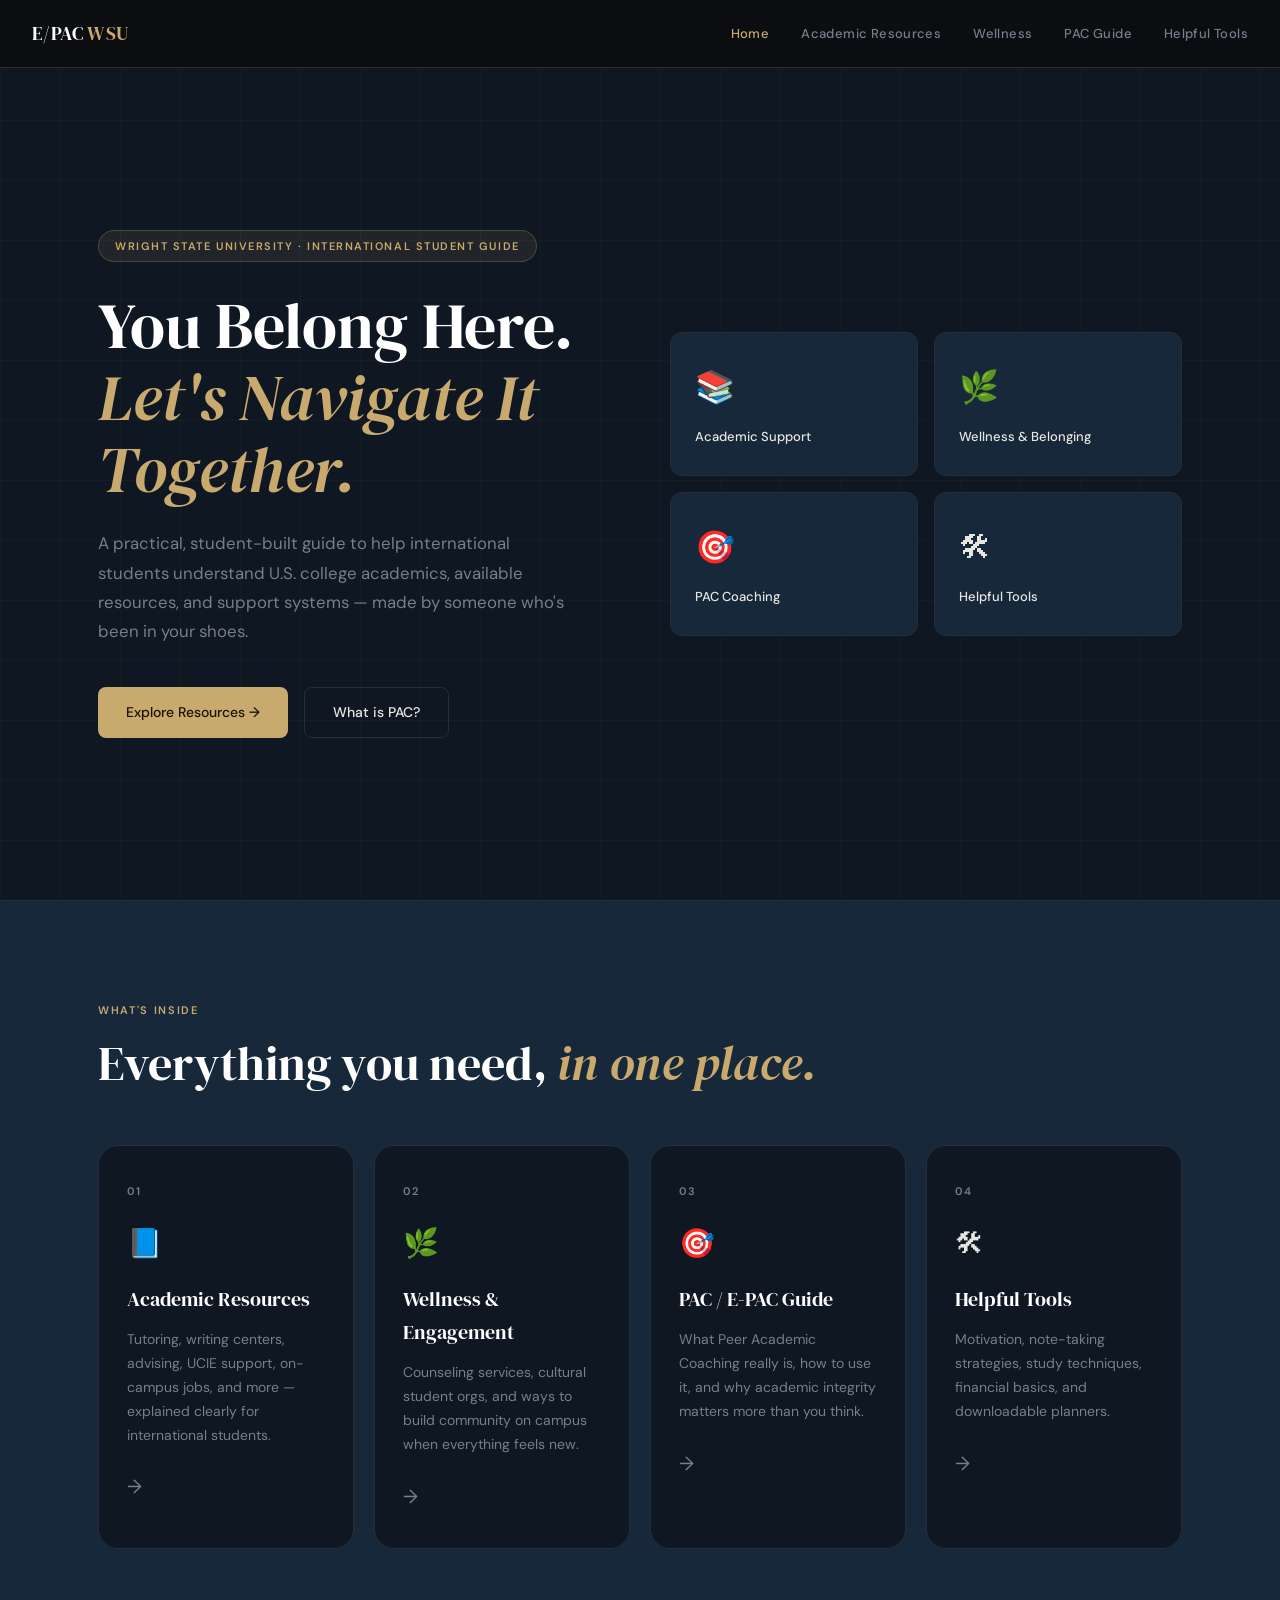
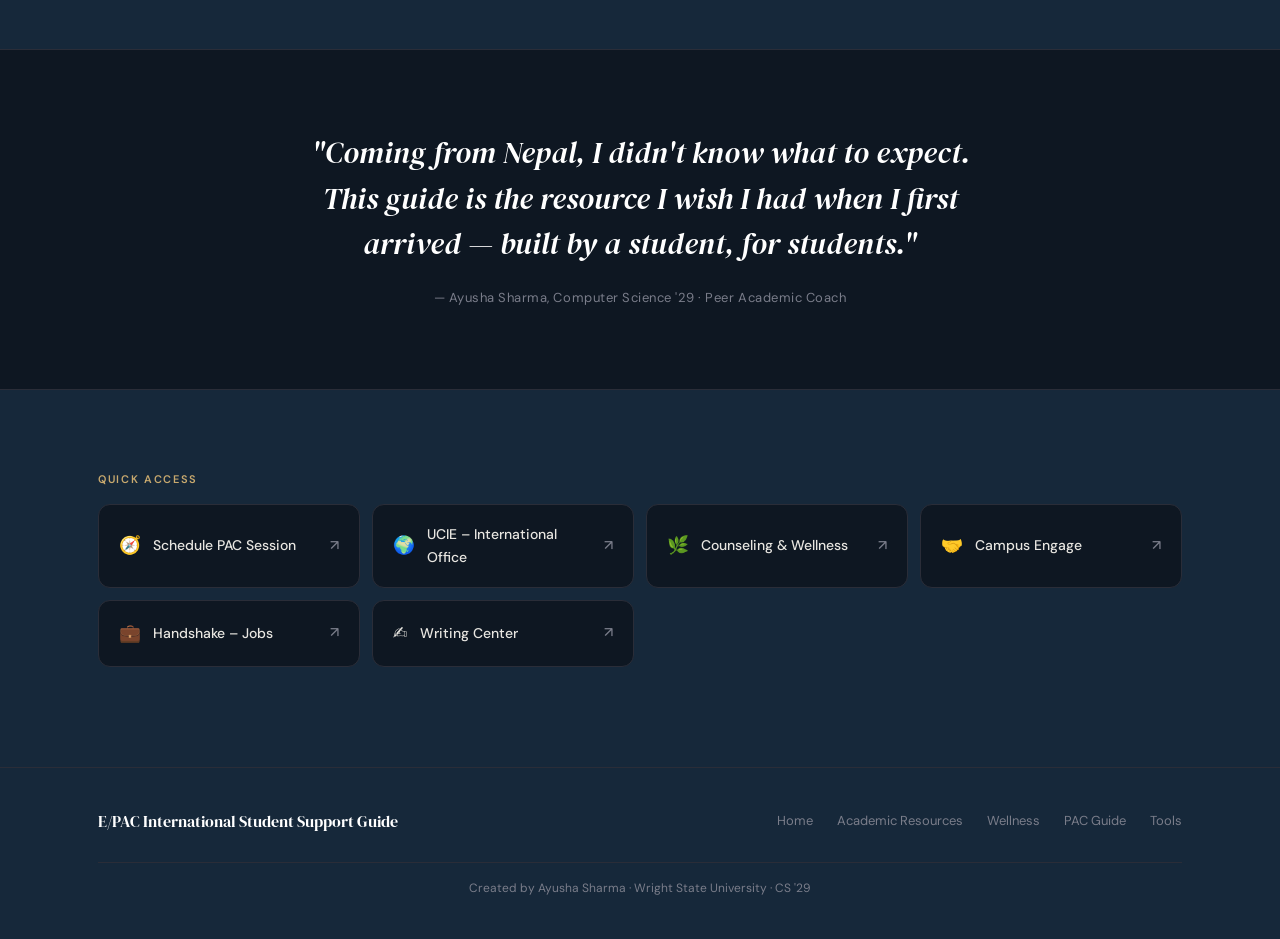
==== index.html @ 18b77f70 "Update index.html" ====
<!DOCTYPE html>
<html lang="en">
<head>
  <meta charset="UTF-8" />
  <meta name="viewport" content="width=device-width, initial-scale=1.0" />
  <title>WSU International Student Guide</title>
  <link rel="preconnect" href="https://fonts.googleapis.com">
  <link href="https://fonts.googleapis.com/css2?family=DM+Serif+Display:ital@0;1&family=DM+Sans:wght@300;400;500;600&display=swap" rel="stylesheet">
  <link rel="stylesheet" href="style.css" />
</head>
<body>

  <!-- NAV -->
  <nav class="nav">
    <a href="index.html" class="nav-logo">E/PAC <span>WSU</span></a>
    <ul class="nav-links">
      <li><a href="index.html" class="active">Home</a></li>
      <li><a href="resources.html">Academic Resources</a></li>
      <li><a href="wellness.html">Wellness</a></li>
      <li><a href="pac.html">PAC Guide</a></li>
      <li><a href="tools.html">Helpful Tools</a></li>
    </ul>
    <button class="nav-toggle" onclick="toggleNav()">☰</button>
  </nav>

  <!-- HERO -->
  <section class="hero">
    <div class="hero-bg-grid"></div>
    <div class="hero-content">
      <div class="hero-tag">Wright State University · International Student Guide</div>
      <h1 class="hero-title">You Belong Here.<br/><em>Let's Navigate It Together.</em></h1>
      <p class="hero-sub">A practical, student-built guide to help international students understand U.S. college academics, available resources, and support systems — made by someone who's been in your shoes.</p>
      <div class="hero-ctas">
        <a href="resources.html" class="btn btn-primary">Explore Resources →</a>
        <a href="pac.html" class="btn btn-ghost">What is PAC?</a>
      </div>
    </div>
    <div class="hero-cards">
      <a href="resources.html" class="floating-card" style="--d:0s">
        <div class="fc-icon">📚</div>
        <div class="fc-label">Academic Support</div>
      </a>
      <a href="wellness.html" class="floating-card" style="--d:0.3s">
        <div class="fc-icon">🌿</div>
        <div class="fc-label">Wellness & Belonging</div>
      </a>
      <a href="pac.html" class="floating-card" style="--d:0.6s">
        <div class="fc-icon">🎯</div>
        <div class="fc-label">PAC Coaching</div>
      </a>
      <a href="tools.html" class="floating-card" style="--d:0.9s">
        <div class="fc-icon">🛠</div>
        <div class="fc-label">Helpful Tools</div>
      </a>
    </div>
  </section>

  <!-- SECTIONS OVERVIEW -->
  <section class="overview">
    <div class="container">
      <div class="section-label">What's Inside</div>
      <h2 class="section-heading">Everything you need, <em>in one place.</em></h2>
      <div class="cards-grid">
        <a href="resources.html" class="card">
          <div class="card-num">01</div>
          <div class="card-icon">📘</div>
          <h3>Academic Resources</h3>
          <p>Tutoring, writing centers, advising, UCIE support, on-campus jobs, and more — explained clearly for international students.</p>
          <div class="card-arrow">→</div>
        </a>
        <a href="wellness.html" class="card">
          <div class="card-num">02</div>
          <div class="card-icon">🌿</div>
          <h3>Wellness & Engagement</h3>
          <p>Counseling services, cultural student orgs, and ways to build community on campus when everything feels new.</p>
          <div class="card-arrow">→</div>
        </a>
        <a href="pac.html" class="card">
          <div class="card-num">03</div>
          <div class="card-icon">🎯</div>
          <h3>PAC / E-PAC Guide</h3>
          <p>What Peer Academic Coaching really is, how to use it, and why academic integrity matters more than you think.</p>
          <div class="card-arrow">→</div>
        </a>
        <a href="tools.html" class="card">
          <div class="card-num">04</div>
          <div class="card-icon">🛠</div>
          <h3>Helpful Tools</h3>
          <p>Motivation, note-taking strategies, study techniques, financial basics, and downloadable planners.</p>
          <div class="card-arrow">→</div>
        </a>
      </div>
    </div>
  </section>

  <!-- QUOTE / HUMAN TOUCH -->
  <section class="quote-section">
    <div class="container">
      <blockquote>
        "Coming from Nepal, I didn't know what to expect. This guide is the resource I wish I had when I first arrived — built by a student, for students."
      </blockquote>
      <div class="quote-attr">— Ayusha Sharma, Computer Science '29 · Peer Academic Coach</div>
    </div>
  </section>

  <!-- QUICK LINKS STRIP -->
  <section class="quicklinks">
    <div class="container">
      <div class="section-label">Quick Access</div>
      <div class="qlinks-grid">
        <a href="https://www.wright.edu/student-success/academic-support/peer-academic-coaching" target="_blank" class="qlink">
          <span class="qlink-icon">🧭</span>
          <span>Schedule PAC Session</span>
          <span class="qlink-ext">↗</span>
        </a>
        <a href="https://www.wright.edu/ucie" target="_blank" class="qlink">
          <span class="qlink-icon">🌍</span>
          <span>UCIE – International Office</span>
          <span class="qlink-ext">↗</span>
        </a>
        <a href="https://www.wright.edu/counseling-and-wellness" target="_blank" class="qlink">
          <span class="qlink-icon">🌿</span>
          <span>Counseling & Wellness</span>
          <span class="qlink-ext">↗</span>
        </a>
        <a href="https://wright.campuslabs.com/engage/" target="_blank" class="qlink">
          <span class="qlink-icon">🤝</span>
          <span>Campus Engage</span>
          <span class="qlink-ext">↗</span>
        </a>
        <a href="https://www.wright.edu/career-services/handshake-login-guide#about" target="_blank" class="qlink">
          <span class="qlink-icon">💼</span>
          <span>Handshake – Jobs</span>
          <span class="qlink-ext">↗</span>
        </a>
        <a href="https://www.wright.edu/student-success/academic-support/university-writing-center" target="_blank" class="qlink">
          <span class="qlink-icon">✍️</span>
          <span>Writing Center</span>
          <span class="qlink-ext">↗</span>
        </a>
      </div>
    </div>
  </section>

  <!-- FOOTER -->
  <footer class="footer">
    <div class="container footer-inner">
      <div class="footer-brand">E/PAC International Student Support Guide</div>
      <div class="footer-links">
        <a href="index.html">Home</a>
        <a href="resources.html">Academic Resources</a>
        <a href="wellness.html">Wellness</a>
        <a href="pac.html">PAC Guide</a>
        <a href="tools.html">Tools</a>
      </div>
      <div class="footer-credit">Created by Ayusha Sharma · Wright State University · CS '29</div>
    </div>
  </footer>

  <script>
    function toggleNav() {
      document.querySelector('.nav-links').classList.toggle('open');
    }
    // Animate cards on scroll
    const observer = new IntersectionObserver((entries) => {
      entries.forEach(e => { if (e.isIntersecting) e.target.classList.add('visible'); });
    }, { threshold: 0.1 });
    document.querySelectorAll('.card, .qlink, .floating-card').forEach(el => observer.observe(el));
  </script>
</body>
</html>
---- style.css ----
:root {
  --bg:       #0e1722;
  --bg2:      #16283A;
  --bg3:      #0A111A;
  --border:   #2a2d38;
  --accent:   #c8a96e;  /* warm gold o */
  --accent2:  #7fb3a8;  /* sage teal */
  --text:     #e8e6e1;
  --muted:    #7a7d8a;
  --white:    #ffffff;

  --font-display: 'DM Serif Display', Georgia, serif;
  --font-body:    'DM Sans', system-ui, sans-serif;

  --radius:   12px;
  --radius-lg: 20px;
  --max-w:    1140px;
  --nav-h:    68px;
}

*, *::before, *::after { box-sizing: border-box; margin: 0; padding: 0; }

html { scroll-behavior: smooth; }

body {
  background: var(--bg);
  color: var(--text);
  font-family: var(--font-body);
  font-size: 16px;
  line-height: 1.65;
  -webkit-font-smoothing: antialiased;
}

a { color: inherit; text-decoration: none; }
em { font-style: italic; }
strong { font-weight: 600; color: var(--white); }

/* ── CONTAINER ── */
.container {
  max-width: var(--max-w);
  margin: 0 auto;
  padding: 0 28px;
}

/* ── SECTION LABEL ── */
.section-label {
  font-size: 11px;
  font-weight: 600;
  letter-spacing: 0.15em;
  text-transform: uppercase;
  color: var(--accent);
  margin-bottom: 16px;
}

.section-heading {
  font-family: var(--font-display);
  font-size: clamp(2rem, 4vw, 3rem);
  font-weight: 400;
  color: var(--white);
  line-height: 1.2;
  margin-bottom: 52px;
}
.section-heading em { color: var(--accent); }

/* ══════════════════════════════
   NAV
══════════════════════════════ */
.nav {
  position: fixed;
  top: 0; left: 0; right: 0;
  height: var(--nav-h);
  background: rgba(13,14,17,0.92);
  backdrop-filter: blur(16px);
  border-bottom: 1px solid var(--border);
  display: flex;
  align-items: center;
  justify-content: space-between;
  padding: 0 32px;
  z-index: 100;
}

.nav-logo {
  font-family: var(--font-display);
  font-size: 1.2rem;
  color: var(--white);
  letter-spacing: 0.02em;
}
.nav-logo span { color: var(--accent); }

.nav-links {
  display: flex;
  gap: 32px;
  list-style: none;
}

.nav-links a {
  font-size: 13px;
  font-weight: 500;
  color: var(--muted);
  letter-spacing: 0.03em;
  transition: color 0.2s;
}
.nav-links a:hover,
.nav-links a.active { color: var(--white); }
.nav-links a.active { color: var(--accent); }

.nav-toggle {
  display: none;
  background: none;
  border: none;
  color: var(--text);
  font-size: 1.4rem;
  cursor: pointer;
}

@media (max-width: 720px) {
  .nav-toggle { display: block; }
  .nav-links {
    display: none;
    position: absolute;
    top: var(--nav-h);
    left: 0; right: 0;
    background: var(--bg2);
    flex-direction: column;
    padding: 20px 32px;
    gap: 16px;
    border-bottom: 1px solid var(--border);
  }
  .nav-links.open { display: flex; }
}

/* ══════════════════════════════
   HERO
══════════════════════════════ */
.hero {
  min-height: 100vh;
  padding-top: var(--nav-h);
  display: grid;
  grid-template-columns: 1fr 1fr;
  align-items: center;
  gap: 60px;
  max-width: var(--max-w);
  margin: 0 auto;
  padding-left: 28px;
  padding-right: 28px;
  position: relative;
  overflow: hidden;
}

.hero-bg-grid {
  position: fixed;
  inset: 0;
  background-image:
    linear-gradient(rgba(200,169,110,0.04) 1px, transparent 1px),
    linear-gradient(90deg, rgba(200,169,110,0.04) 1px, transparent 1px);
  background-size: 60px 60px;
  pointer-events: none;
  z-index: 0;
}

.hero-content { position: relative; z-index: 1; }

.hero-tag {
  display: inline-block;
  font-size: 11px;
  font-weight: 600;
  letter-spacing: 0.14em;
  text-transform: uppercase;
  color: var(--accent);
  background: rgba(200,169,110,0.1);
  border: 1px solid rgba(200,169,110,0.25);
  border-radius: 100px;
  padding: 6px 16px;
  margin-bottom: 28px;
}

.hero-title {
  font-family: var(--font-display);
  font-size: clamp(2.6rem, 5vw, 4rem);
  font-weight: 400;
  color: var(--white);
  line-height: 1.12;
  margin-bottom: 24px;
}
.hero-title em { color: var(--accent); display: block; }

.hero-sub {
  color: var(--muted);
  font-size: 1.05rem;
  max-width: 480px;
  margin-bottom: 40px;
  line-height: 1.75;
}

.hero-ctas { display: flex; gap: 16px; flex-wrap: wrap; }

.btn {
  display: inline-flex;
  align-items: center;
  gap: 8px;
  padding: 13px 28px;
  border-radius: 8px;
  font-size: 14px;
  font-weight: 500;
  cursor: pointer;
  border: none;
  transition: all 0.2s;
}
.btn-primary {
  background: var(--accent);
  color: #1a1200;
}
.btn-primary:hover { background: #d9bc82; transform: translateY(-2px); }
.btn-ghost {
  background: transparent;
  color: var(--text);
  border: 1px solid var(--border);
}
.btn-ghost:hover { border-color: var(--accent); color: var(--accent); }

/* Floating cards (hero right column) */
.hero-cards {
  position: relative;
  z-index: 1;
  display: grid;
  grid-template-columns: 1fr 1fr;
  gap: 16px;
}

.floating-card {
  background: var(--bg2);
  border: 1px solid var(--border);
  border-radius: var(--radius);
  padding: 28px 24px;
  animation: floatIn 0.6s ease both;
  animation-delay: var(--d, 0s);
  transition: border-color 0.2s, transform 0.2s;
}
.floating-card:hover { border-color: var(--accent); transform: translateY(-4px); }
.floating-card.visible { opacity: 1; transform: none; }

@keyframes floatIn {
  from { opacity: 0; transform: translateY(20px); }
  to   { opacity: 1; transform: translateY(0); }
}

.fc-icon { font-size: 2rem; margin-bottom: 12px; }
.fc-label { font-size: 13px; font-weight: 500; color: var(--text); }

@media (max-width: 768px) {
  .hero { grid-template-columns: 1fr; padding-top: calc(var(--nav-h) + 40px); }
  .hero-cards { display: none; }
}

/* ══════════════════════════════
   OVERVIEW / CARDS
══════════════════════════════ */
.overview {
  padding: 100px 0;
  background: var(--bg2);
  border-top: 1px solid var(--border);
  border-bottom: 1px solid var(--border);
}

.cards-grid {
  display: grid;
  grid-template-columns: repeat(auto-fit, minmax(240px, 1fr));
  gap: 20px;
}

.card {
  display: block;
  background: var(--bg);
  border: 1px solid var(--border);
  border-radius: var(--radius-lg);
  padding: 36px 28px;
  position: relative;
  opacity: 0;
  transform: translateY(16px);
  transition: opacity 0.5s ease, transform 0.5s ease, border-color 0.2s;
}
.card.visible { opacity: 1; transform: none; }
.card:hover { border-color: var(--accent); }
.card:hover .card-arrow { color: var(--accent); transform: translateX(4px); }

.card-num {
  font-size: 11px;
  font-weight: 600;
  letter-spacing: 0.1em;
  color: var(--muted);
  margin-bottom: 20px;
}
.card-icon { font-size: 1.8rem; margin-bottom: 16px; }
.card h3 {
  font-family: var(--font-display);
  font-size: 1.25rem;
  font-weight: 400;
  color: var(--white);
  margin-bottom: 12px;
}
.card p { font-size: 14px; color: var(--muted); line-height: 1.7; }
.card-arrow {
  margin-top: 24px;
  font-size: 1.2rem;
  color: var(--muted);
  transition: all 0.2s;
}

/* ══════════════════════════════
   QUOTE SECTION
══════════════════════════════ */
.quote-section {
  padding: 80px 0;
  text-align: center;
}
.quote-section blockquote {
  font-family: var(--font-display);
  font-size: clamp(1.3rem, 2.5vw, 1.9rem);
  font-style: italic;
  color: var(--white);
  max-width: 720px;
  margin: 0 auto 20px;
  line-height: 1.5;
}
.quote-attr {
  font-size: 13px;
  color: var(--muted);
  letter-spacing: 0.04em;
}

/* ══════════════════════════════
   QUICK LINKS
══════════════════════════════ */
.quicklinks {
  padding: 80px 0 100px;
  background: var(--bg2);
  border-top: 1px solid var(--border);
}

.qlinks-grid {
  display: grid;
  grid-template-columns: repeat(auto-fit, minmax(220px, 1fr));
  gap: 12px;
}

.qlink {
  display: flex;
  align-items: center;
  gap: 12px;
  padding: 18px 20px;
  background: var(--bg);
  border: 1px solid var(--border);
  border-radius: var(--radius);
  font-size: 14px;
  font-weight: 500;
  opacity: 0;
  transform: translateY(12px);
  transition: opacity 0.4s ease, transform 0.4s ease, border-color 0.2s, color 0.2s;
}
.qlink.visible { opacity: 1; transform: none; }
.qlink:hover { border-color: var(--accent2); color: var(--accent2); }
.qlink-icon { font-size: 1.1rem; }
.qlink-ext { margin-left: auto; font-size: 0.9rem; color: var(--muted); }

/* ══════════════════════════════
   PAGE HERO (inner pages)
══════════════════════════════ */
.page-hero {
  padding: calc(var(--nav-h) + 64px) 0 64px;
  border-bottom: 1px solid var(--border);
  position: relative;
  overflow: hidden;
}
.page-hero::before {
  content: '';
  position: absolute;
  top: 0; left: 0; right: 0; bottom: 0;
  background: radial-gradient(ellipse 60% 60% at 80% 50%, rgba(200,169,110,0.07) 0%, transparent 70%);
  pointer-events: none;
}
.page-hero .container { position: relative; z-index: 1; }
.page-hero-tag {
  font-size: 11px;
  font-weight: 600;
  letter-spacing: 0.14em;
  text-transform: uppercase;
  color: var(--accent);
  margin-bottom: 16px;
}
.page-hero h1 {
  font-family: var(--font-display);
  font-size: clamp(2.2rem, 4vw, 3.4rem);
  font-weight: 400;
  color: var(--white);
  line-height: 1.15;
  margin-bottom: 20px;
  max-width: 640px;
}
.page-hero p {
  font-size: 1.05rem;
  color: var(--muted);
  max-width: 560px;
  line-height: 1.75;
}

/* ══════════════════════════════
   CONTENT AREA (inner pages)
══════════════════════════════ */
.content-area {
  padding: 80px 0 100px;
}

/* Resource blocks */
.resource-block {
  margin-bottom: 56px;
  border-bottom: 1px solid var(--border);
  padding-bottom: 56px;
}
.resource-block:last-child { border-bottom: none; }

.resource-block h2 {
  font-family: var(--font-display);
  font-size: 1.7rem;
  font-weight: 400;
  color: var(--white);
  margin-bottom: 12px;
  display: flex;
  align-items: center;
  gap: 12px;
}
.resource-block h3 {
  font-family: var(--font-display);
  font-size: 1.25rem;
  font-weight: 400;
  color: var(--white);
  margin: 28px 0 10px;
}
.resource-block p { color: var(--muted); margin-bottom: 14px; line-height: 1.75; }
.resource-block a.resource-link {
  display: inline-flex;
  align-items: center;
  gap: 6px;
  font-size: 13px;
  font-weight: 500;
  color: var(--accent);
  border-bottom: 1px solid rgba(200,169,110,0.3);
  padding-bottom: 2px;
  transition: border-color 0.2s, color 0.2s;
  margin-top: 4px;
}
.resource-link:hover { border-color: var(--accent); color: #d9bc82; }

/* Info boxes */
.info-box {
  background: var(--bg2);
  border: 1px solid var(--border);
  border-left: 3px solid var(--accent);
  border-radius: 0 var(--radius) var(--radius) 0;
  padding: 20px 24px;
  margin: 20px 0;
  font-size: 14px;
  color: var(--muted);
}
.info-box strong { color: var(--white); }

/* Tip box */
.tip-box {
  background: rgba(127,179,168,0.08);
  border: 1px solid rgba(127,179,168,0.25);
  border-radius: var(--radius);
  padding: 18px 22px;
  margin: 20px 0;
  font-size: 14px;
  color: var(--text);
}
.tip-box::before { content: '💡 '; }

/* Warning box */
.warn-box {
  background: rgba(200,169,110,0.07);
  border: 1px solid rgba(200,169,110,0.2);
  border-radius: var(--radius);
  padding: 18px 22px;
  margin: 20px 0;
  font-size: 14px;
  color: var(--text);
}
.warn-box::before { content: '⚠️ '; }

/* Checklist */
.checklist {
  list-style: none;
  margin: 16px 0;
}
.checklist li {
  font-size: 14px;
  color: var(--muted);
  padding: 8px 0;
  border-bottom: 1px solid var(--border);
  display: flex;
  gap: 12px;
  align-items: flex-start;
}
.checklist li::before { content: '✓'; color: var(--accent2); font-weight: 600; flex-shrink: 0; margin-top: 1px; }
.checklist li:last-child { border-bottom: none; }

/* Two col layout */
.two-col {
  display: grid;
  grid-template-columns: 1fr 1fr;
  gap: 28px;
  margin: 24px 0;
}
@media (max-width: 640px) { .two-col { grid-template-columns: 1fr; } }

/* Mini card */
.mini-card {
  background: var(--bg2);
  border: 1px solid var(--border);
  border-radius: var(--radius);
  padding: 24px;
  transition: border-color 0.2s;
}
.mini-card:hover { border-color: var(--accent); }
.mini-card h4 {
  font-size: 15px;
  font-weight: 600;
  color: var(--white);
  margin-bottom: 8px;
}
.mini-card p { font-size: 13px; color: var(--muted); margin: 0; }

/* Org tags */
.org-grid {
  display: grid;
  grid-template-columns: repeat(auto-fill, minmax(200px, 1fr));
  gap: 12px;
  margin: 24px 0;
}
.org-tag {
  background: var(--bg2);
  border: 1px solid var(--border);
  border-radius: var(--radius);
  padding: 16px 20px;
  font-size: 13px;
  font-weight: 500;
  color: var(--text);
  display: flex;
  flex-direction: column;
  gap: 6px;
}
.org-tag small { font-size: 12px; color: var(--muted); font-weight: 400; }

/* Tool cards */
.tool-card {
  background: var(--bg2);
  border: 1px solid var(--border);
  border-radius: var(--radius-lg);
  padding: 32px 28px;
  margin-bottom: 20px;
  display: grid;
  grid-template-columns: auto 1fr;
  gap: 20px;
  align-items: start;
  transition: border-color 0.2s;
}
.tool-card:hover { border-color: var(--accent); }
.tool-card-icon {
  width: 48px; height: 48px;
  display: flex;
  align-items: center;
  justify-content: center;
  background: rgba(200,169,110,0.1);
  border-radius: 12px;
  font-size: 1.5rem;
  flex-shrink: 0;
}
.tool-card-body h3 {
  font-family: var(--font-display);
  font-size: 1.2rem;
  font-weight: 400;
  color: var(--white);
  margin-bottom: 8px;
}
.tool-card-body .tag {
  display: inline-block;
  font-size: 10px;
  font-weight: 600;
  letter-spacing: 0.1em;
  text-transform: uppercase;
  color: var(--accent2);
  background: rgba(127,179,168,0.12);
  border-radius: 100px;
  padding: 3px 10px;
  margin-bottom: 12px;
}
.tool-card-body p { font-size: 14px; color: var(--muted); margin-bottom: 14px; }
.tool-links { display: flex; flex-wrap: wrap; gap: 10px; margin-top: 10px; }
.tool-link {
  font-size: 13px;
  font-weight: 500;
  color: var(--accent);
  border-bottom: 1px solid rgba(200,169,110,0.3);
  padding-bottom: 2px;
  transition: color 0.2s, border-color 0.2s;
}
.tool-link:hover { color: #d9bc82; border-color: var(--accent); }

@media (max-width: 640px) {
  .tool-card { grid-template-columns: 1fr; }
}

/* ══════════════════════════════
   PAC page coaching items
══════════════════════════════ */
.pac-grid {
  display: grid;
  grid-template-columns: repeat(auto-fill, minmax(240px, 1fr));
  gap: 16px;
  margin: 24px 0;
}
.pac-item {
  background: var(--bg2);
  border: 1px solid var(--border);
  border-radius: var(--radius);
  padding: 24px;
  transition: border-color 0.2s;
}
.pac-item:hover { border-color: var(--accent); }
.pac-item-icon { font-size: 1.5rem; margin-bottom: 12px; }
.pac-item h4 { font-size: 14px; font-weight: 600; color: var(--white); margin-bottom: 6px; }
.pac-item p  { font-size: 13px; color: var(--muted); margin: 0; }

.integrity-grid {
  display: grid;
  grid-template-columns: repeat(auto-fit, minmax(260px, 1fr));
  gap: 16px;
  margin: 24px 0;
}
.integrity-item {
  background: var(--bg2);
  border: 1px solid var(--border);
  border-radius: var(--radius);
  padding: 24px;
}
.integrity-item h4 { font-size: 15px; font-weight: 600; color: var(--white); margin-bottom: 10px; }
.integrity-item p  { font-size: 13px; color: var(--muted); margin: 0; line-height: 1.65; }

/* CTA Banner */
.cta-banner {
  background: linear-gradient(135deg, rgba(200,169,110,0.12), rgba(127,179,168,0.08));
  border: 1px solid rgba(200,169,110,0.25);
  border-radius: var(--radius-lg);
  padding: 48px 40px;
  text-align: center;
  margin: 60px 0;
}
.cta-banner h3 {
  font-family: var(--font-display);
  font-size: 1.8rem;
  font-weight: 400;
  color: var(--white);
  margin-bottom: 12px;
}
.cta-banner p {
  font-size: 15px;
  color: var(--muted);
  margin-bottom: 28px;
  max-width: 500px;
  margin-left: auto;
  margin-right: auto;
}

/* ══════════════════════════════
   FOOTER
══════════════════════════════ */
.footer {
  background: var(--bg2);
  border-top: 1px solid var(--border);
  padding: 40px 0;
}
.footer-inner {
  display: flex;
  align-items: center;
  justify-content: space-between;
  flex-wrap: wrap;
  gap: 20px;
}
.footer-brand {
  font-family: var(--font-display);
  font-size: 1rem;
  color: var(--white);
}
.footer-links {
  display: flex;
  gap: 24px;
  flex-wrap: wrap;
}
.footer-links a {
  font-size: 13px;
  color: var(--muted);
  transition: color 0.2s;
}
.footer-links a:hover { color: var(--accent); }
.footer-credit {
  font-size: 12px;
  color: var(--muted);
  width: 100%;
  text-align: center;
  padding-top: 16px;
  border-top: 1px solid var(--border);
  margin-top: 8px;
}

/* ══════════════════════════════
   SCROLL REVEAL GLOBAL
══════════════════════════════ */
.reveal {
  opacity: 0;
  transform: translateY(16px);
  transition: opacity 0.5s ease, transform 0.5s ease;
}
.reveal.visible { opacity: 1; transform: none; }
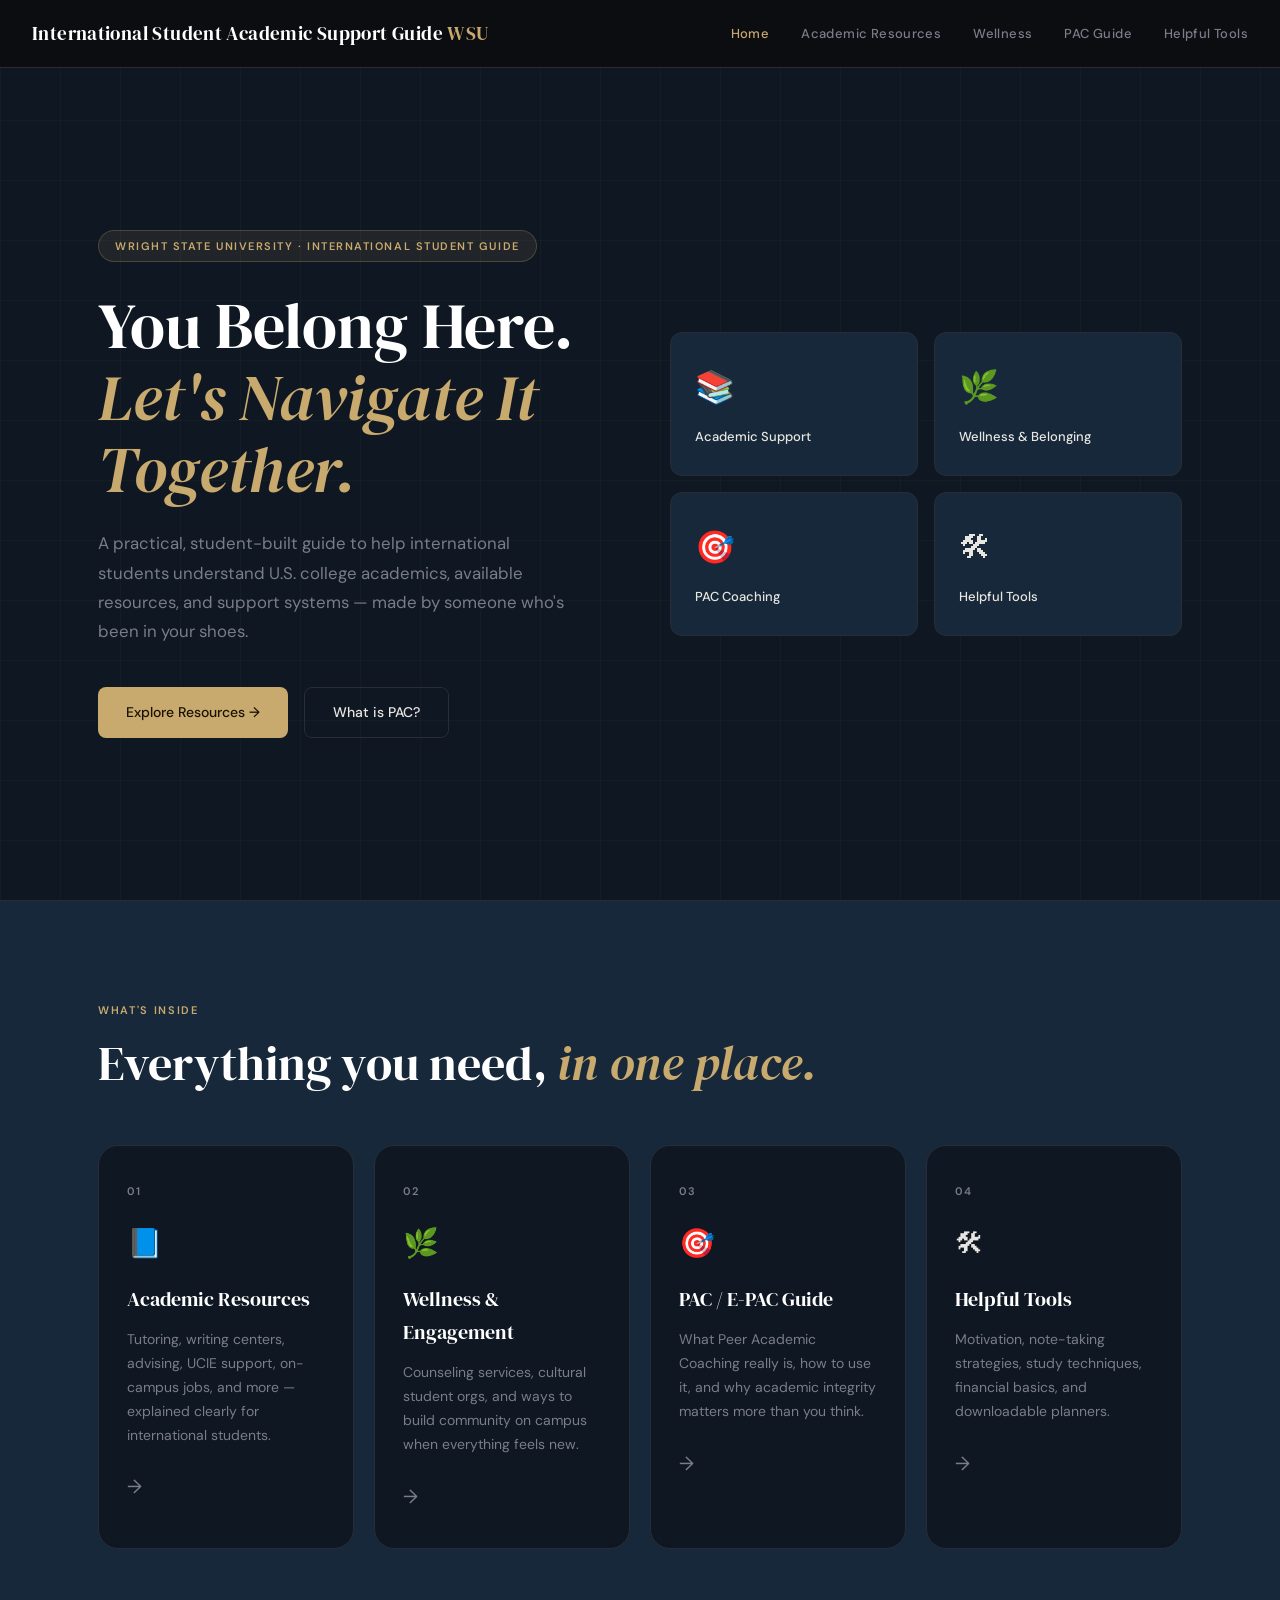
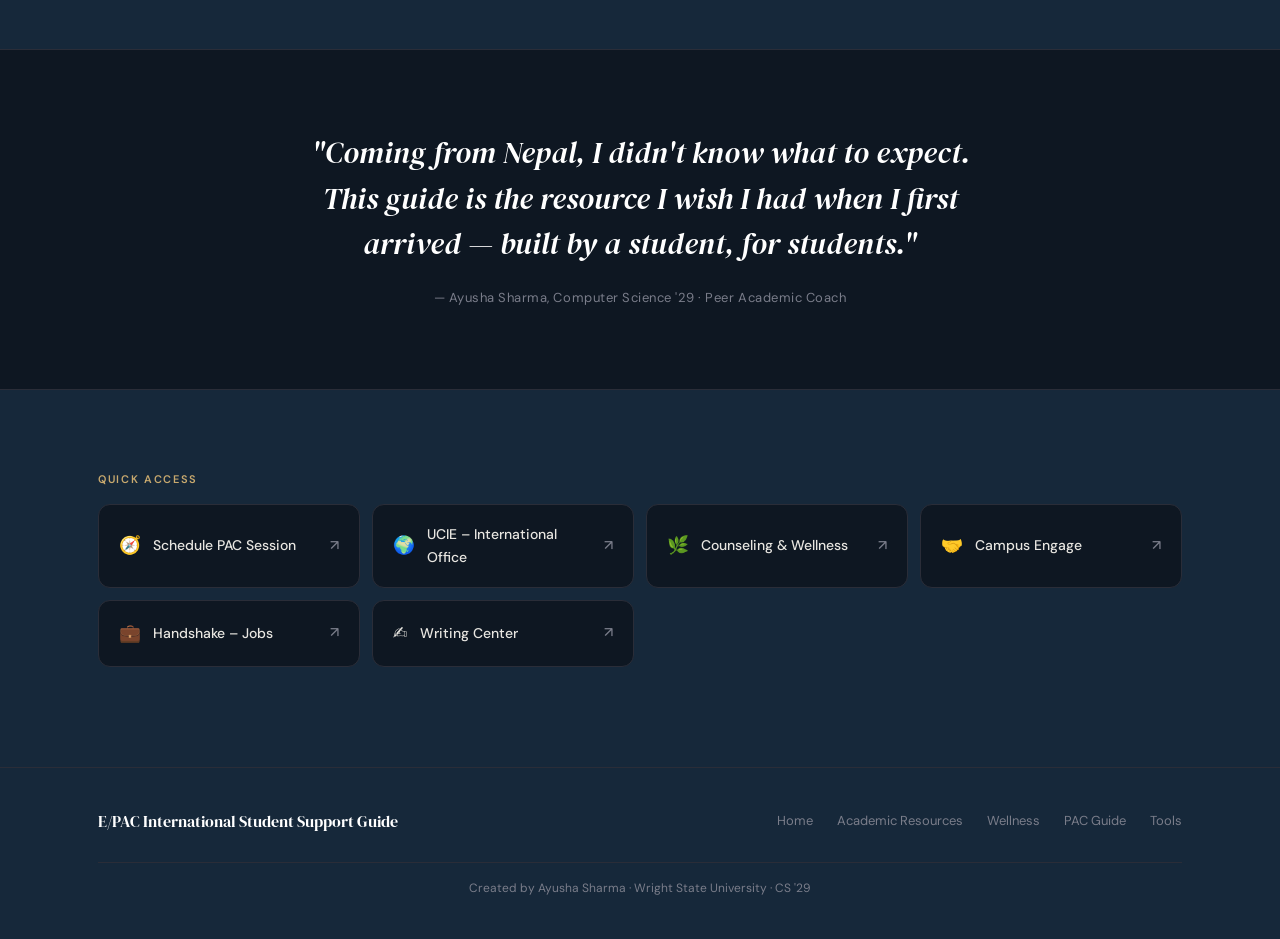
==== commit 7dfe5435: "Update navigation link text in index.html" ====
--- a/index.html
+++ b/index.html
@@ -12,7 +12,7 @@
 
   <!-- NAV -->
   <nav class="nav">
-    <a href="index.html" class="nav-logo">E/PAC <span>WSU</span></a>
+    <a href="index.html" class="nav-logo">International Student Academic Support Guide <span>WSU</span></a>
     <ul class="nav-links">
       <li><a href="index.html" class="active">Home</a></li>
       <li><a href="resources.html">Academic Resources</a></li>
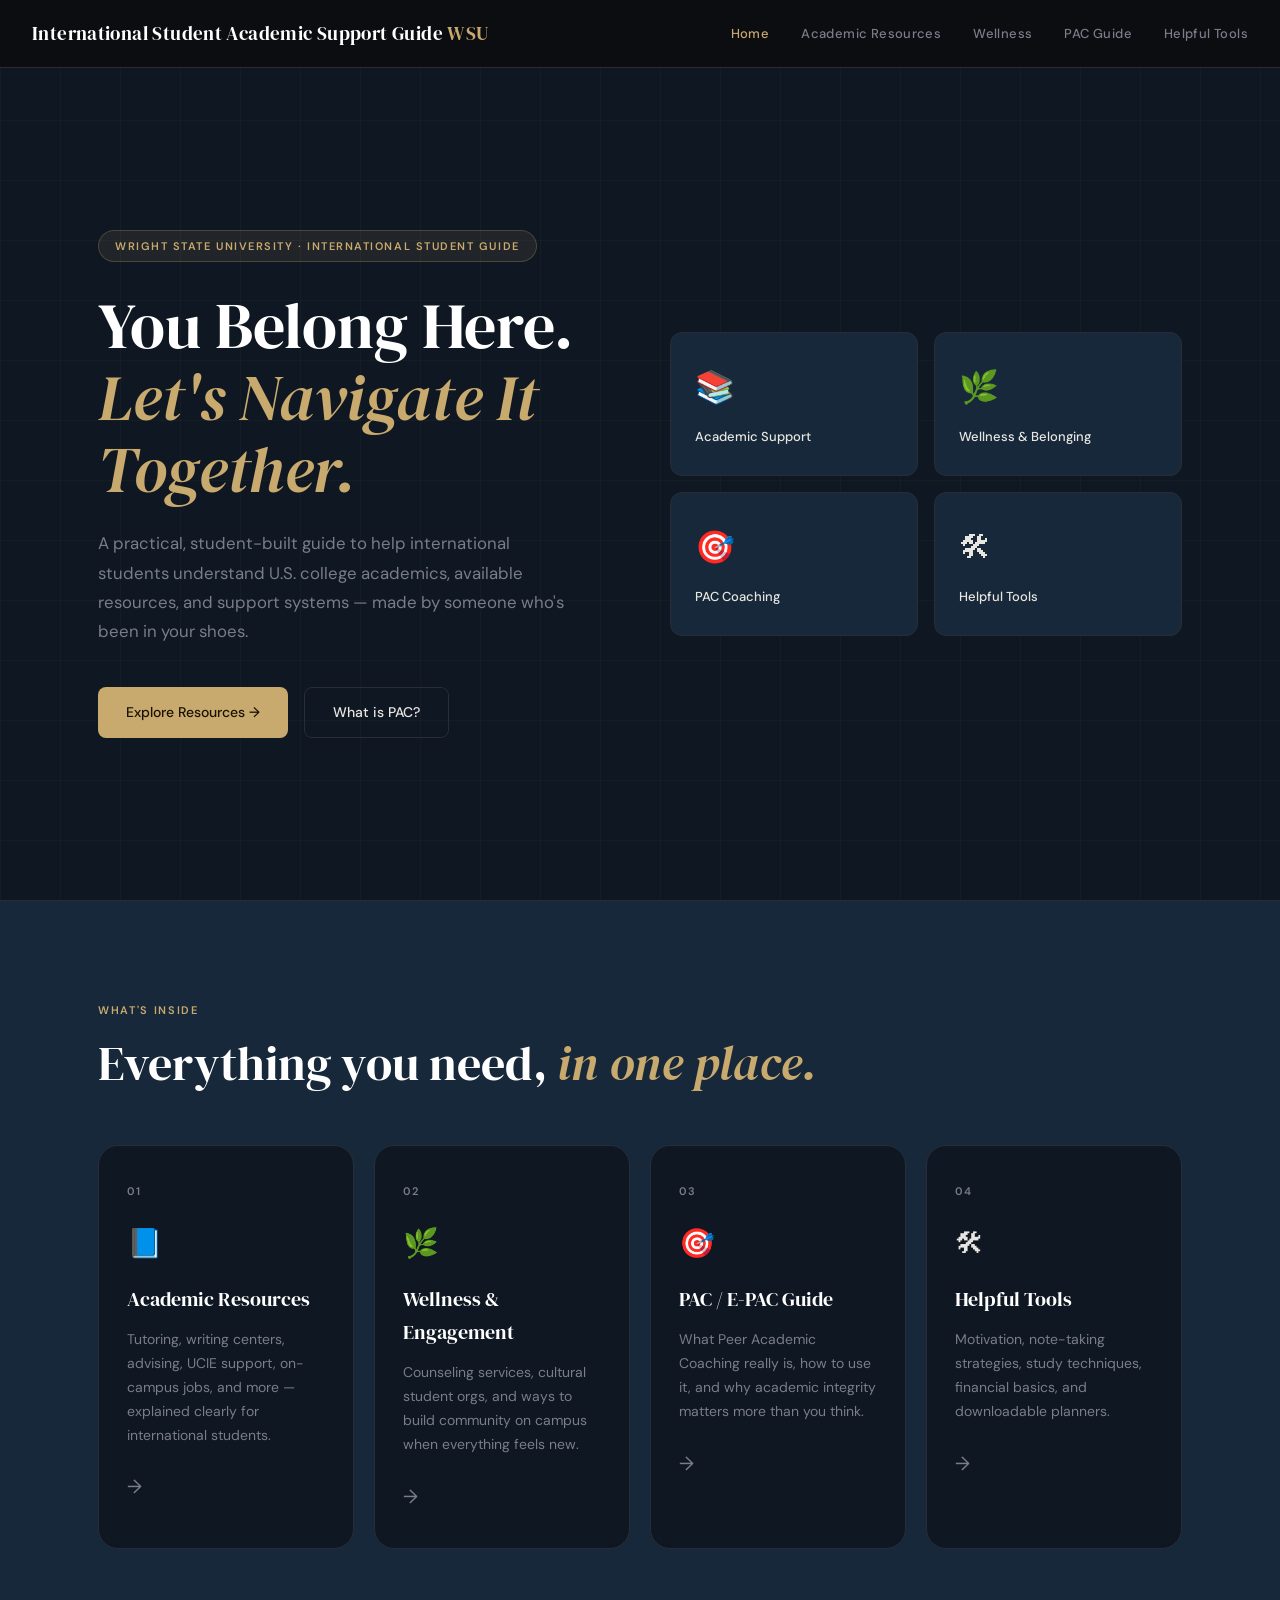
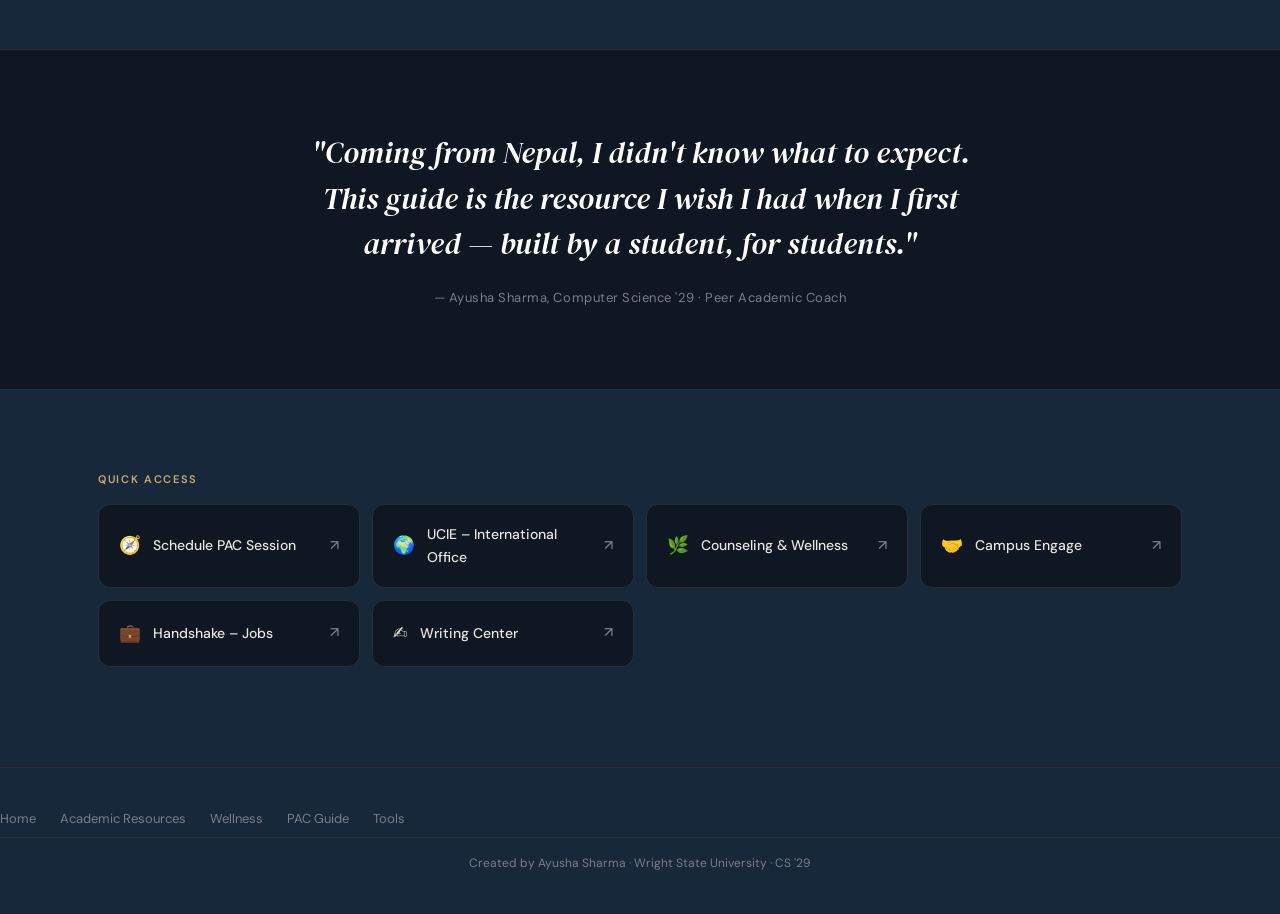
==== commit c9de3dc1: "Remove footer brand from index.html Removed the footer brand element from the footer section." ====
--- a/index.html
+++ b/index.html
@@ -144,8 +144,7 @@
 
   <!-- FOOTER -->
   <footer class="footer">
-    <div class="container footer-inner">
-      <div class="footer-brand">E/PAC International Student Support Guide</div>
+    
       <div class="footer-links">
         <a href="index.html">Home</a>
         <a href="resources.html">Academic Resources</a>
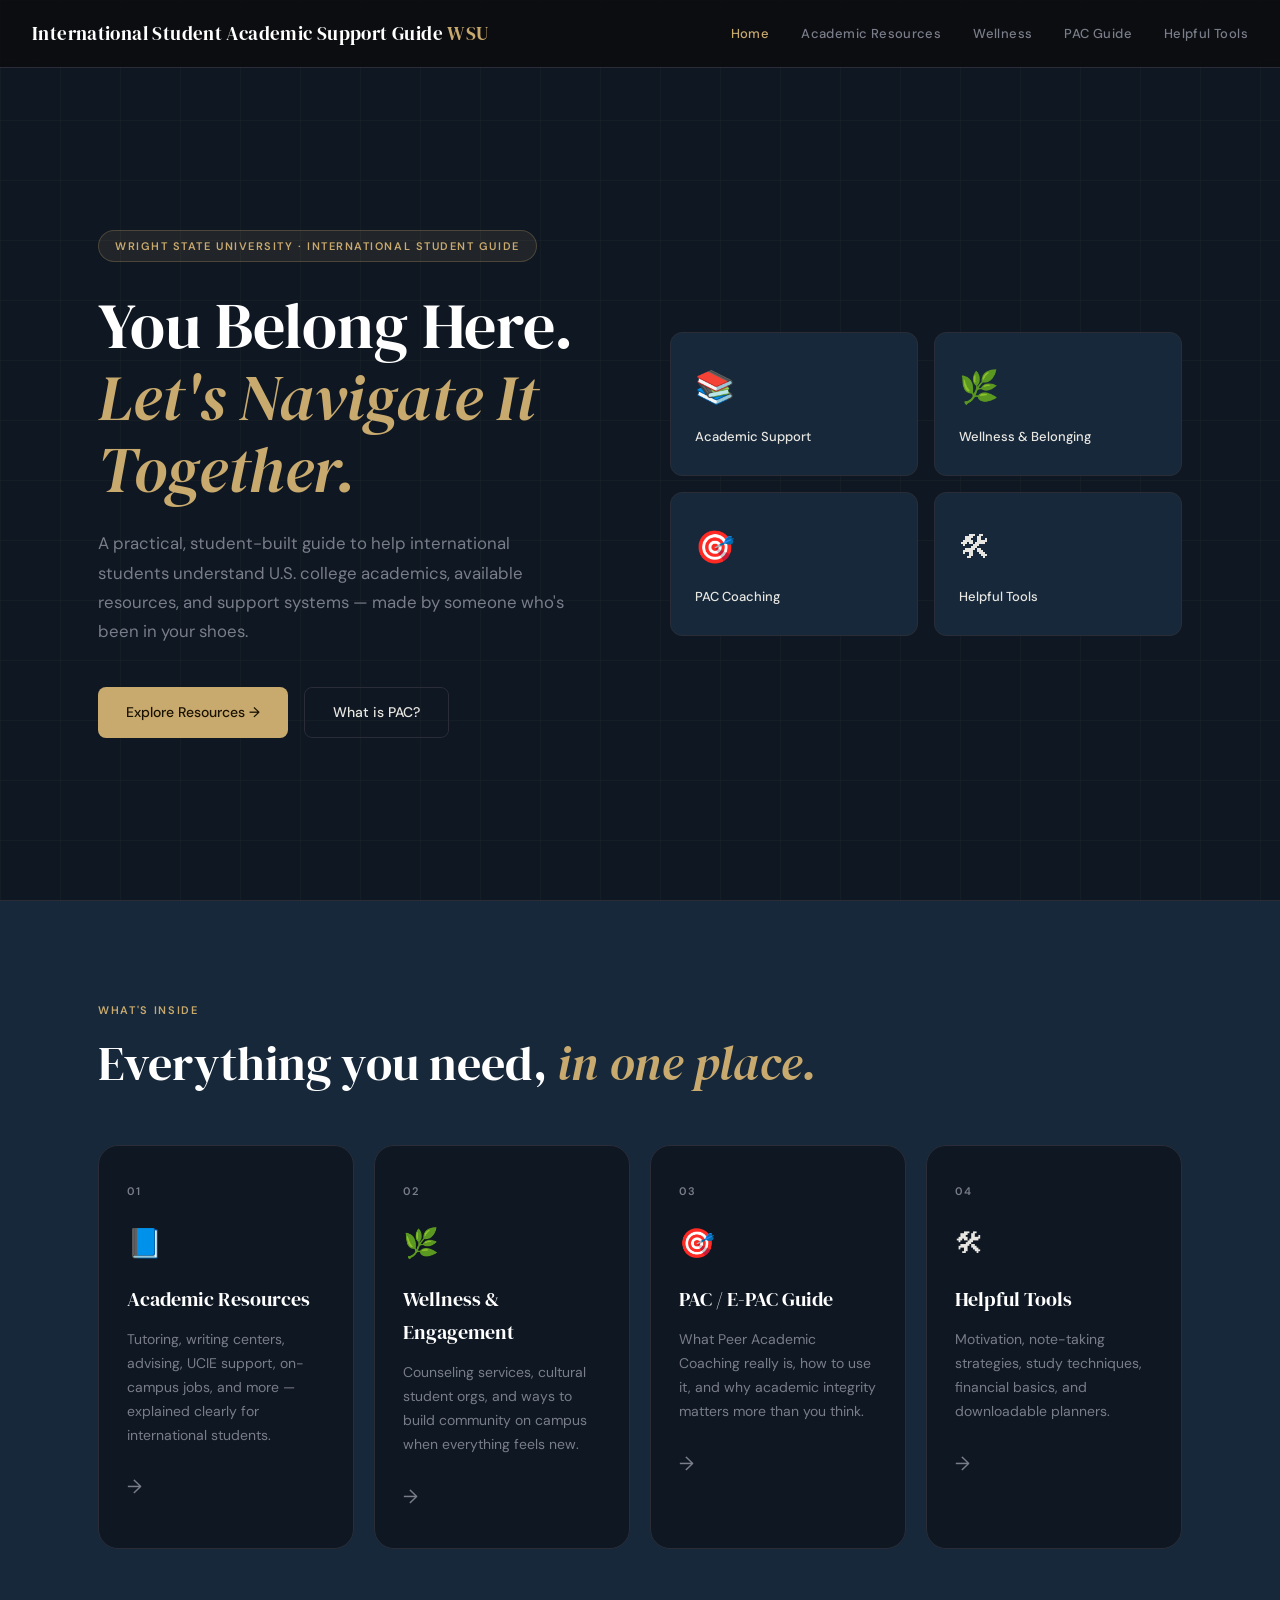
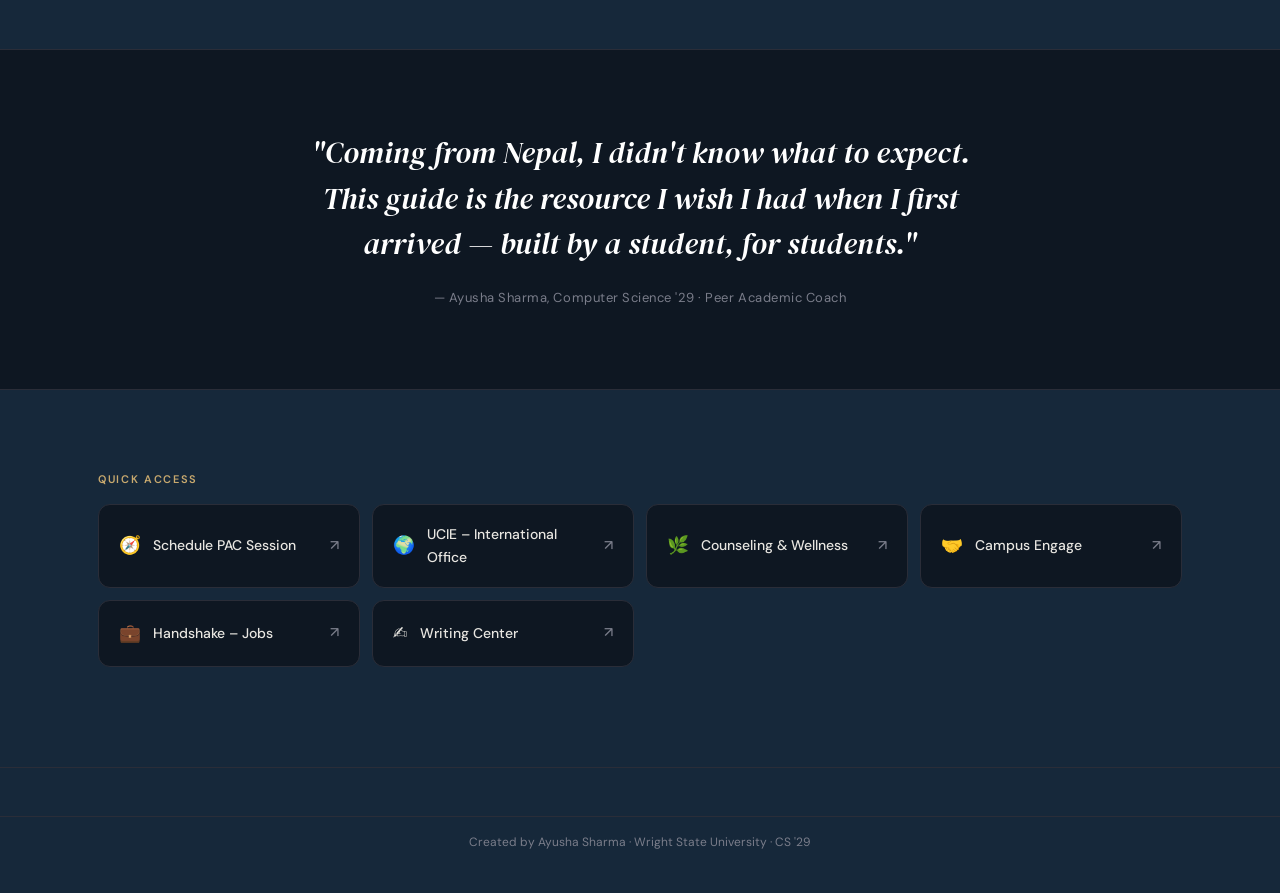
==== commit ec5fc208: "Remove footer links from index.html Removed footer links from the footer section." ====
--- a/index.html
+++ b/index.html
@@ -144,14 +144,6 @@
 
   <!-- FOOTER -->
   <footer class="footer">
-    
-      <div class="footer-links">
-        <a href="index.html">Home</a>
-        <a href="resources.html">Academic Resources</a>
-        <a href="wellness.html">Wellness</a>
-        <a href="pac.html">PAC Guide</a>
-        <a href="tools.html">Tools</a>
-      </div>
       <div class="footer-credit">Created by Ayusha Sharma · Wright State University · CS '29</div>
     </div>
   </footer>
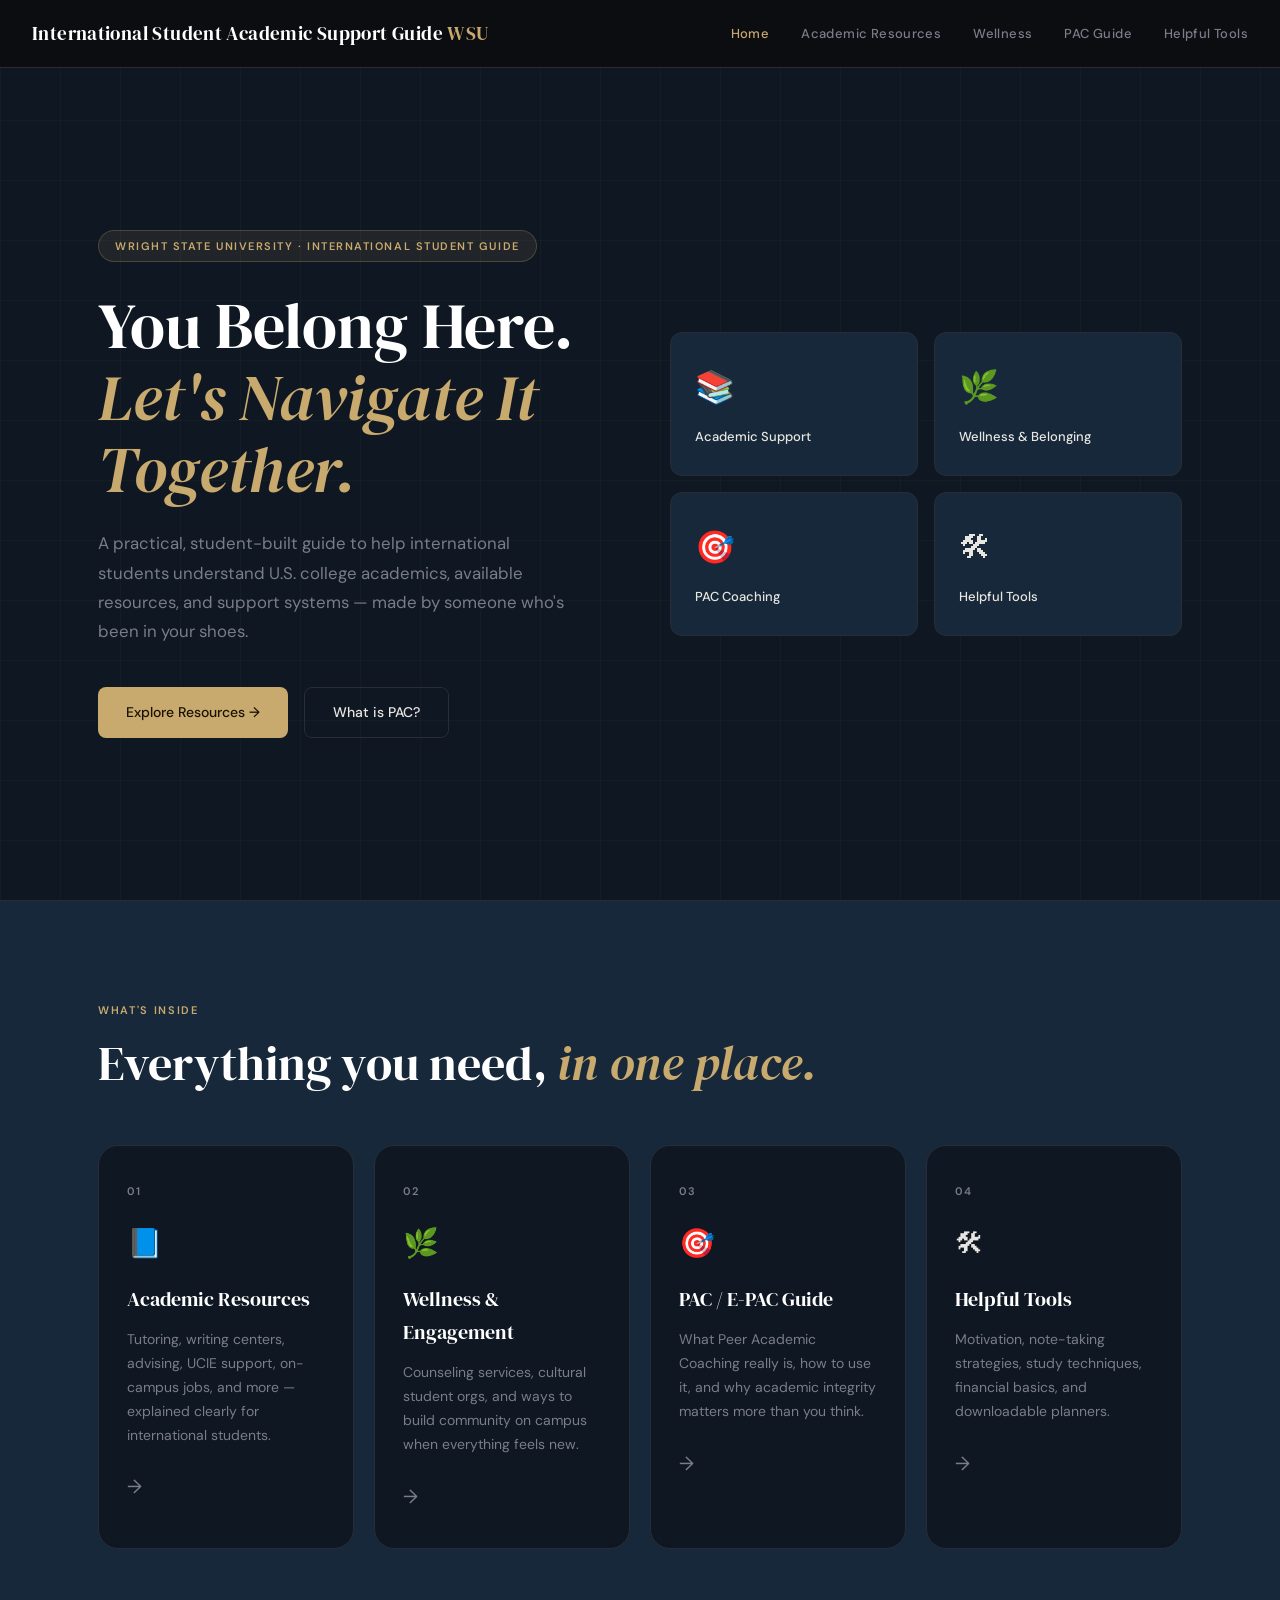
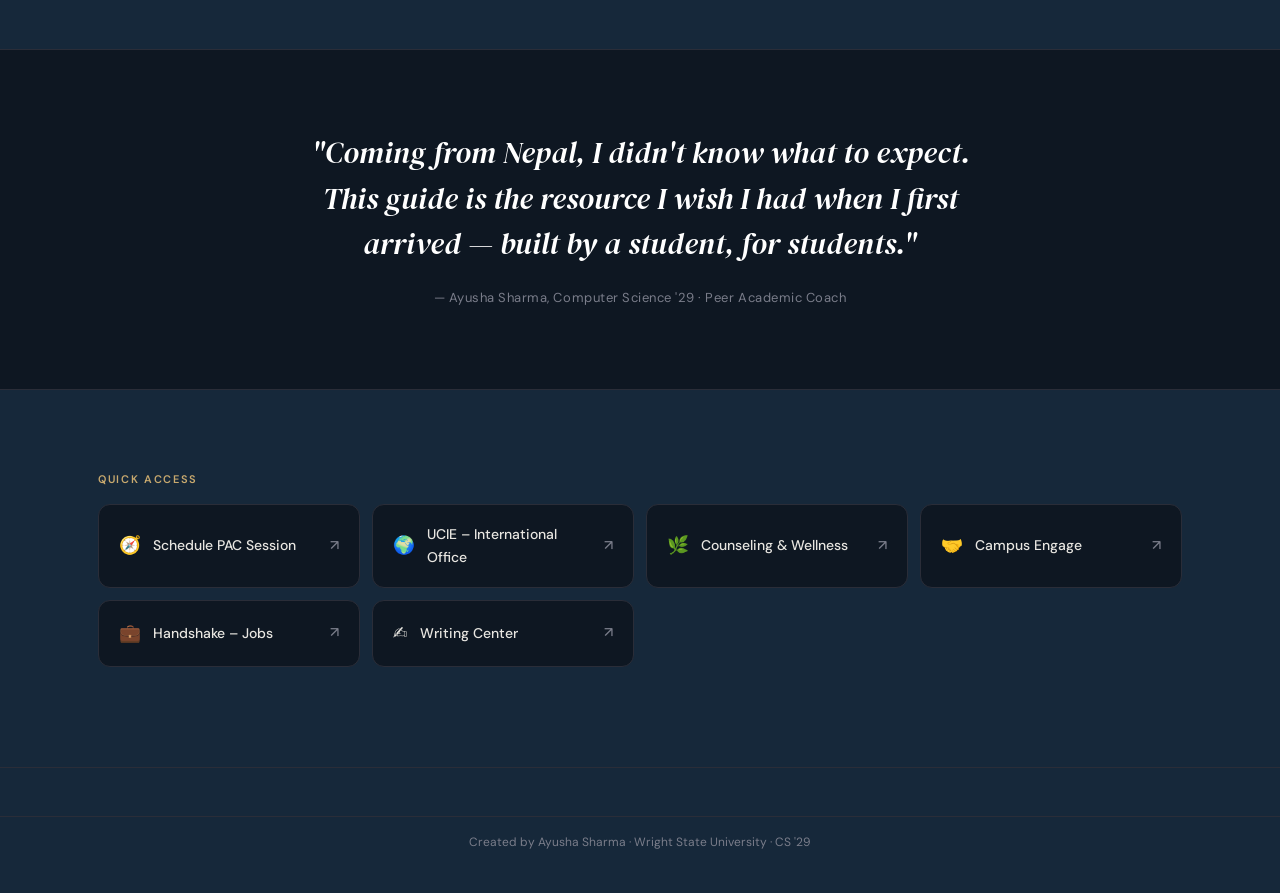
==== commit 4a9b1db0: "Update index.html" ====
--- a/index.html
+++ b/index.html
@@ -1,18 +1,23 @@
 <!DOCTYPE html>
 <html lang="en">
 <head>
-  <meta charset="UTF-8" />
-  <meta name="viewport" content="width=device-width, initial-scale=1.0" />
-  <title>WSU International Student Guide</title>
+  <meta charset="UTF-8" />   <!-- Makes sure special characters display correctly -->
+  <meta name="viewport" content="width=device-width, initial-scale=1.0" />    <!-- Makes the site work properly on mobile screens -->
+  <title>WSU International Student Guide</title> <!-- What shows on the browser tab -->
   <link rel="preconnect" href="https://fonts.googleapis.com">
   <link href="https://fonts.googleapis.com/css2?family=DM+Serif+Display:ital@0;1&family=DM+Sans:wght@300;400;500;600&display=swap" rel="stylesheet">
-  <link rel="stylesheet" href="style.css" />
+  <!-- Loads Google Fonts — DM Serif for headings, DM Sans for body text -->
+  
+  <link rel="stylesheet" href="style.css" />     <!-- Links your CSS file to this HTML page -->
 </head>
 <body>
 
   <!-- NAV -->
   <nav class="nav">
+     <!-- Logo on the left — links back to homepage -->
     <a href="index.html" class="nav-logo">International Student Academic Support Guide <span>WSU</span></a>
+    
+     <!-- Navigation links -->
     <ul class="nav-links">
       <li><a href="index.html" class="active">Home</a></li>
       <li><a href="resources.html">Academic Resources</a></li>
@@ -20,6 +25,8 @@
       <li><a href="pac.html">PAC Guide</a></li>
       <li><a href="tools.html">Helpful Tools</a></li>
     </ul>
+    
+    <!-- Hamburger button — only shows on mobile(☰) -->
     <button class="nav-toggle" onclick="toggleNav()">☰</button>
   </nav>
 
@@ -93,7 +100,7 @@
     </div>
   </section>
 
-  <!-- QUOTE / HUMAN TOUCH -->
+  <!-- QUOTE -->
   <section class="quote-section">
     <div class="container">
       <blockquote>
@@ -151,7 +158,7 @@
   <script>
     function toggleNav() {
       document.querySelector('.nav-links').classList.toggle('open');
-    }
+    }   // This adds/removes the class "open" on the nav links, CSS then shows/hides them based on that class
     // Animate cards on scroll
     const observer = new IntersectionObserver((entries) => {
       entries.forEach(e => { if (e.isIntersecting) e.target.classList.add('visible'); });
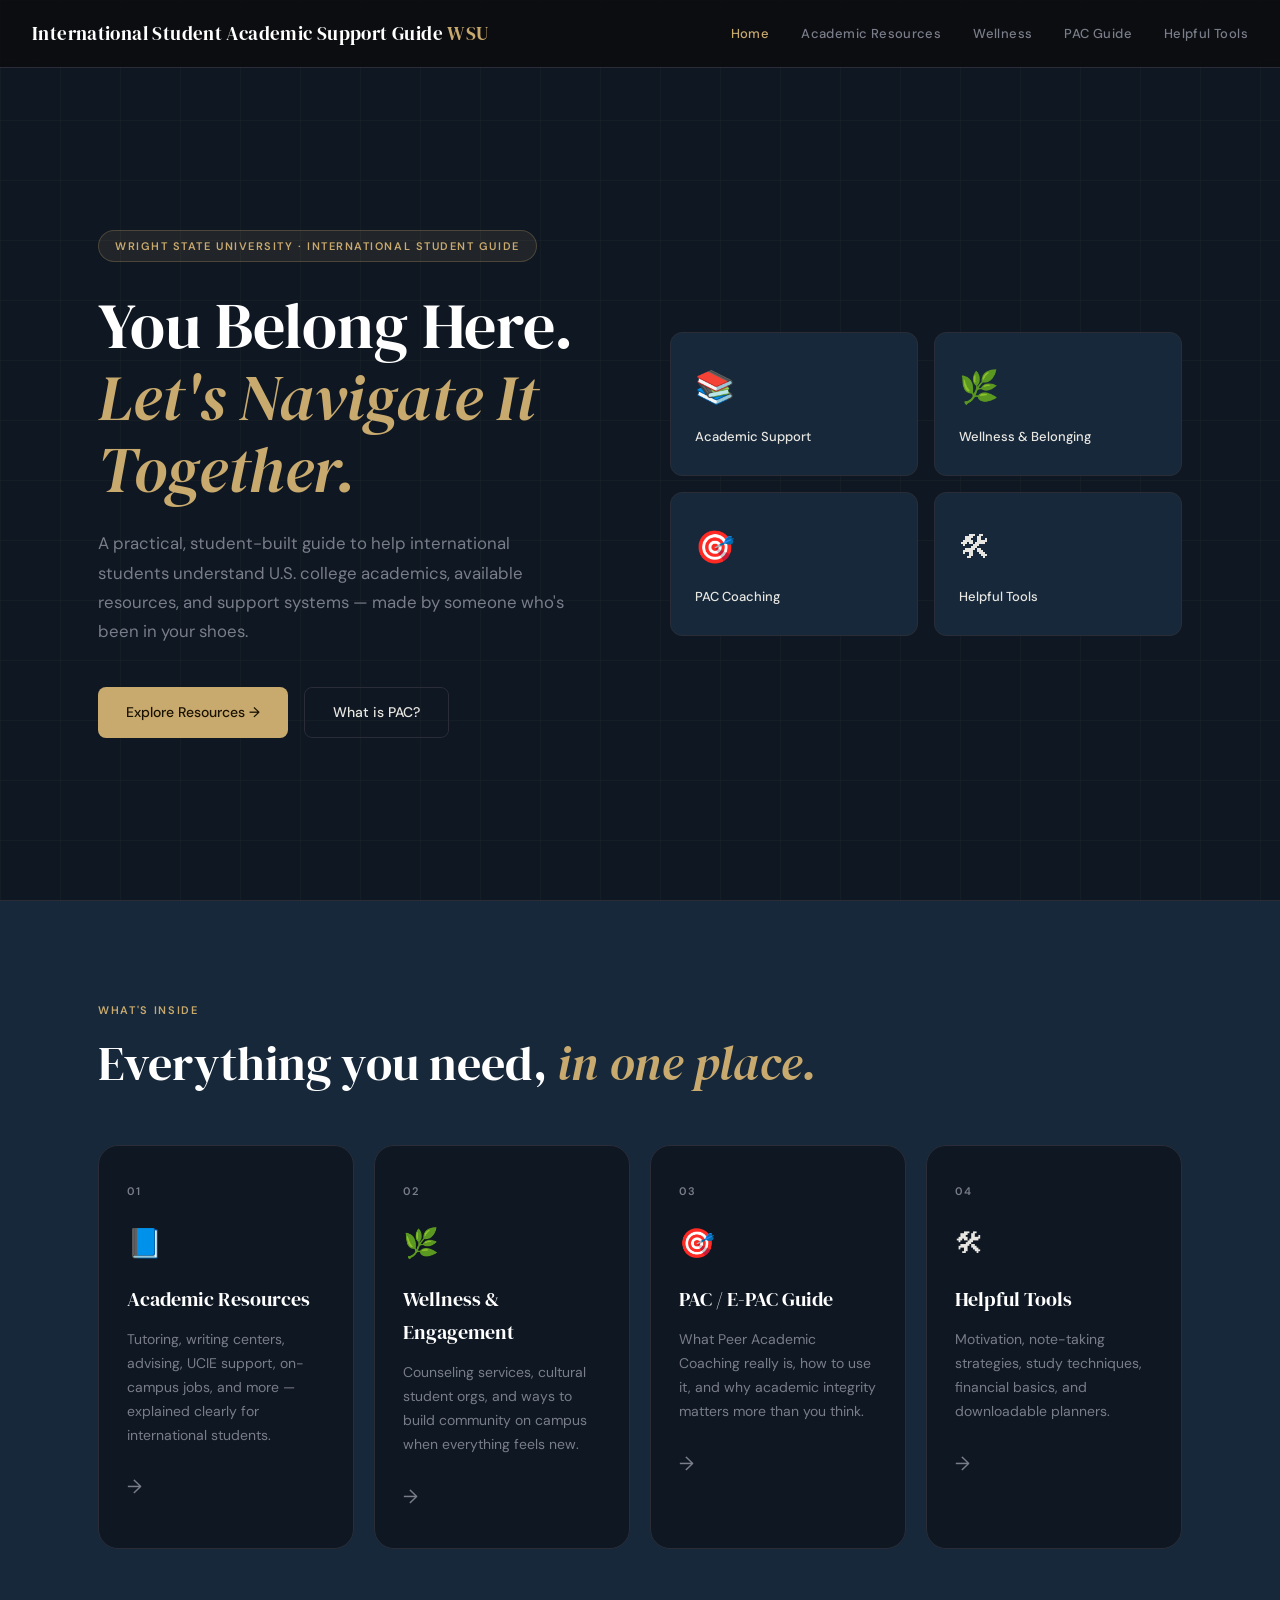
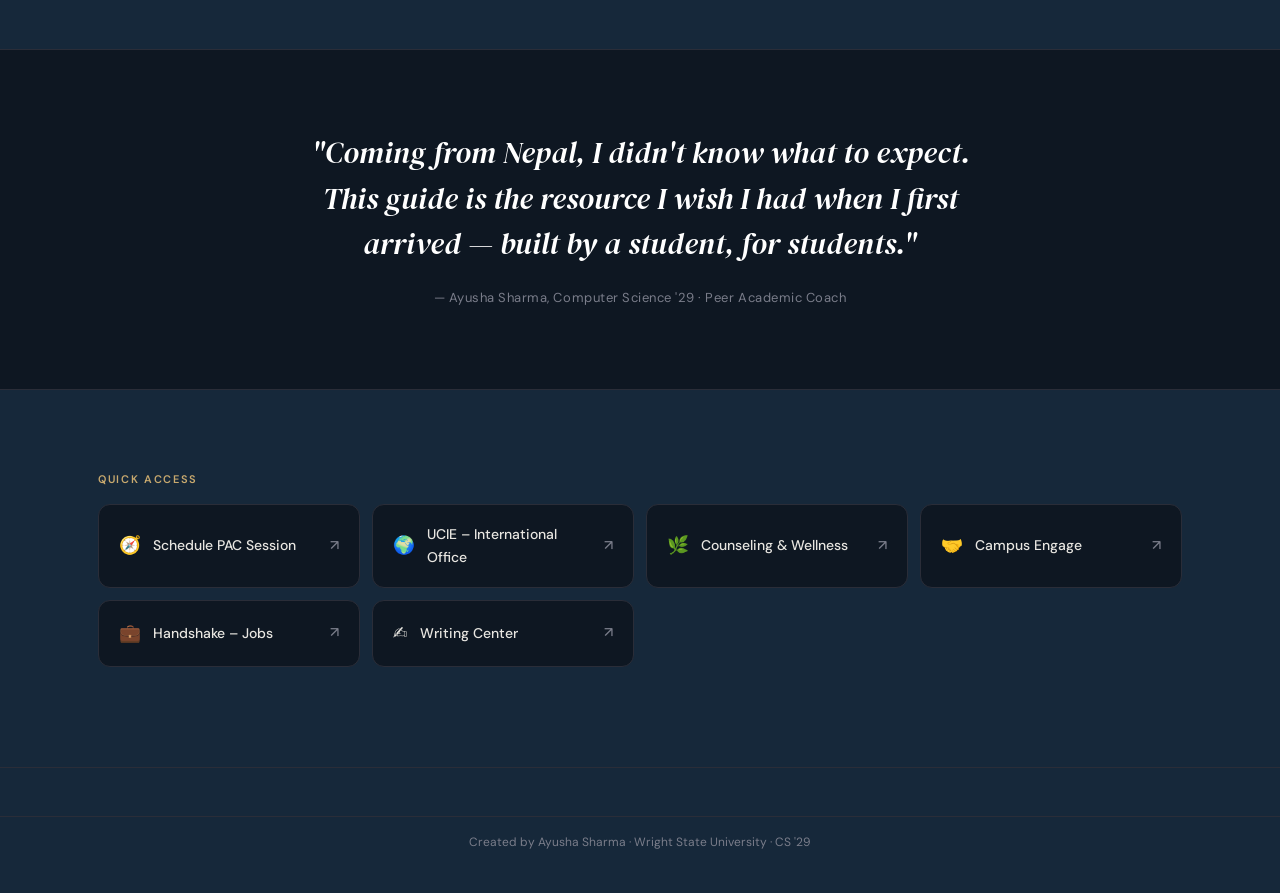
==== commit f577efb9: "Update comment for clarity in index.html" ====
--- a/index.html
+++ b/index.html
@@ -8,7 +8,7 @@
   <link href="https://fonts.googleapis.com/css2?family=DM+Serif+Display:ital@0;1&family=DM+Sans:wght@300;400;500;600&display=swap" rel="stylesheet">
   <!-- Loads Google Fonts — DM Serif for headings, DM Sans for body text -->
   
-  <link rel="stylesheet" href="style.css" />     <!-- Links your CSS file to this HTML page -->
+  <link rel="stylesheet" href="style.css" />     <!-- Links the CSS file to this HTML page -->
 </head>
 <body>
 
@@ -159,6 +159,7 @@
     function toggleNav() {
       document.querySelector('.nav-links').classList.toggle('open');
     }   // This adds/removes the class "open" on the nav links, CSS then shows/hides them based on that class
+    
     // Animate cards on scroll
     const observer = new IntersectionObserver((entries) => {
       entries.forEach(e => { if (e.isIntersecting) e.target.classList.add('visible'); });
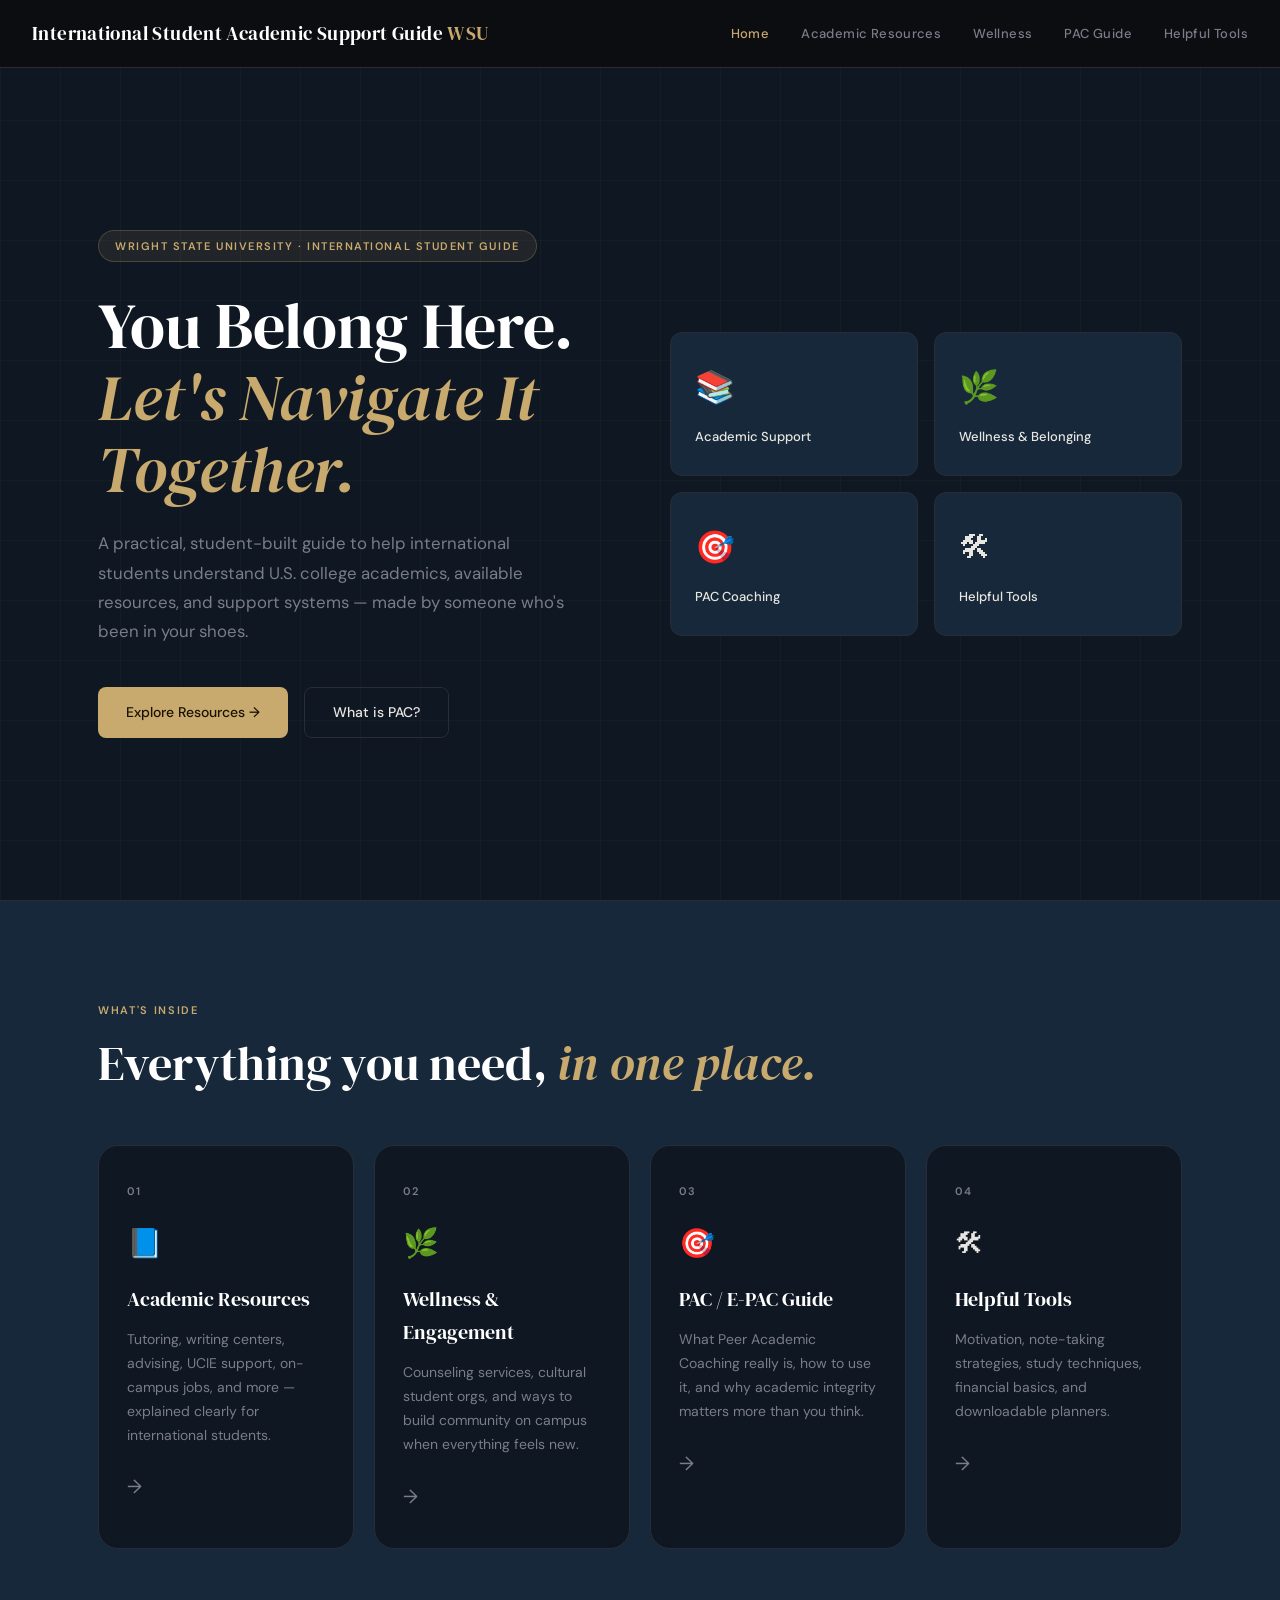
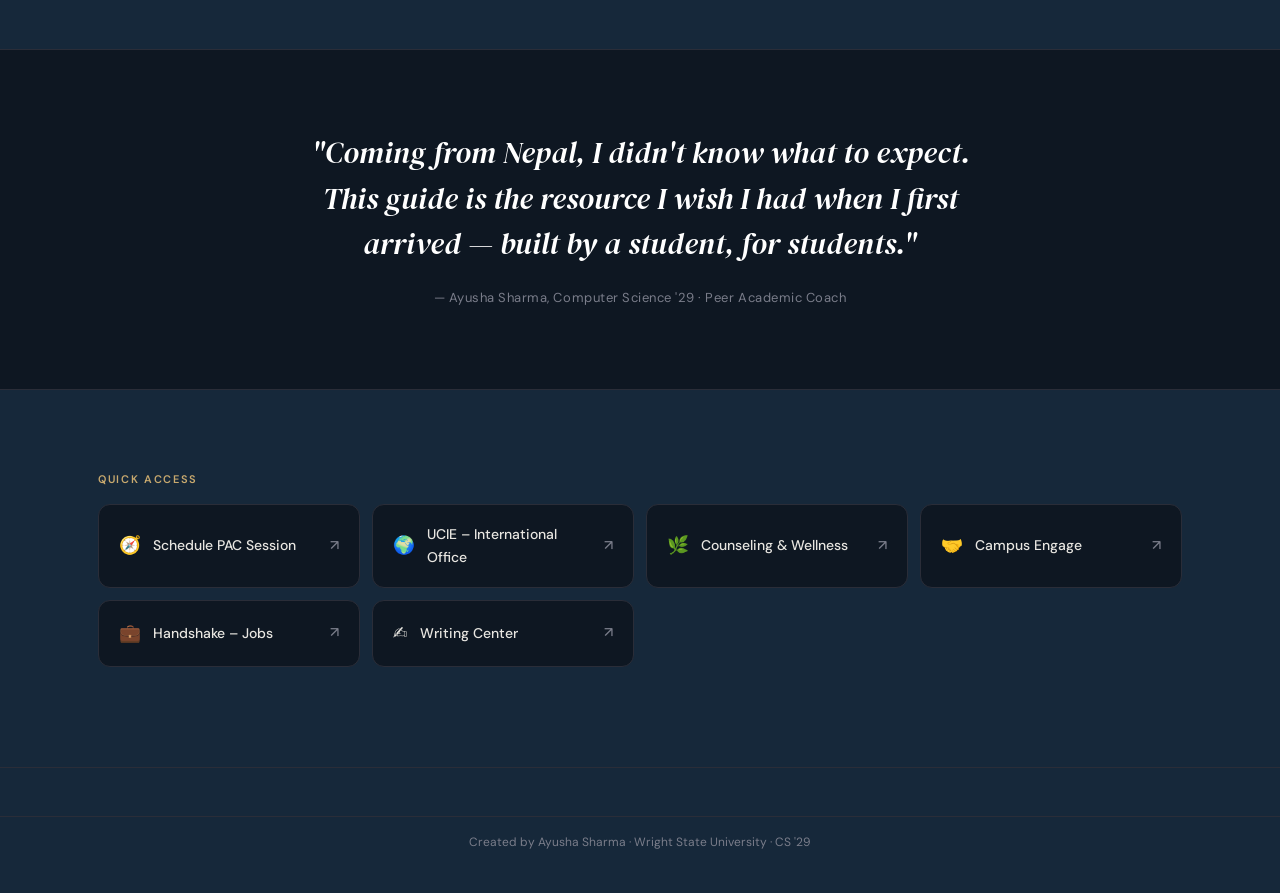
==== commit 57077405: "Enhance JavaScript comments for Intersection Observer Added comments to clarify the Intersection Obs" ====
--- a/index.html
+++ b/index.html
@@ -115,7 +115,9 @@
     <div class="container">
       <div class="section-label">Quick Access</div>
       <div class="qlinks-grid">
-        <a href="https://www.wright.edu/student-success/academic-support/peer-academic-coaching" target="_blank" class="qlink">
+        
+<!-- External websites — always add target="_blank" to open in new tab -->
+        <a href="https://www.wright.edu/student-success/academic-support/peer-academic-coaching" target="_blank" class="qlink">  
           <span class="qlink-icon">🧭</span>
           <span>Schedule PAC Session</span>
           <span class="qlink-ext">↗</span>
@@ -161,10 +163,23 @@
     }   // This adds/removes the class "open" on the nav links, CSS then shows/hides them based on that class
     
     // Animate cards on scroll
+    // Step 1: Create the observer
+    
     const observer = new IntersectionObserver((entries) => {
+      // "entries" = list of elements being watched
+
       entries.forEach(e => { if (e.isIntersecting) e.target.classList.add('visible'); });
+      // isIntersecting = true when element is visible on screen
+      // Adds "visible" class → triggers the CSS animation
+      
     }, { threshold: 0.1 });
-    document.querySelectorAll('.card, .qlink, .floating-card').forEach(el => observer.observe(el));
+    // threshold: 0.1 = trigger when 10% of the element is on screen
+
+    // Step 2: Tell the observer WHICH elements to watch
+    document.querySelectorAll('.card, .qlink, .floating-card').forEach(el =>{
+      observer.observe(el);
+       // Start watching each card
+    });
   </script>
 </body>
 </html>
--- a/style.css
+++ b/style.css
@@ -73,11 +73,12 @@
   background: rgba(13,14,17,0.92);
   backdrop-filter: blur(16px);
   border-bottom: 1px solid var(--border);
-  display: flex;
-  align-items: center;
-  justify-content: space-between;
+  display: flex;    /* Puts logo and links side by side */
+  align-items: center;  /* Vertically centered */
+  justify-content: space-between;  /* Logo left, links right */
   padding: 0 32px;
-  z-index: 100;
+  z-index: 100;  /* Stays above other content */
+
 }
 
 .nav-logo {
@@ -90,8 +91,8 @@
 
 .nav-links {
   display: flex;
-  gap: 32px;
-  list-style: none;
+  gap: 32px;    /* Space between links */
+  list-style: none;  /* Removes bullet points */
 }
 
 .nav-links a {
@@ -103,8 +104,10 @@
 }
 .nav-links a:hover,
 .nav-links a.active { color: var(--white); }
-.nav-links a.active { color: var(--accent); }
-
+.nav-links a.active { color: var(--accent); }  /* Underlines the current page link */
+
+
+/* Hide hamburger on desktop */
 .nav-toggle {
   display: none;
   background: none;
@@ -114,27 +117,29 @@
   cursor: pointer;
 }
 
-@media (max-width: 720px) {
+
+/* ── MOBILE NAV ── */
+@media (max-width: 720px) {   /* This block ONLY applies on screens smaller than 768px */
   .nav-toggle { display: block; }
   .nav-links {
-    display: none;
+    display: none;     /* Hide links by default on mobile */
     position: absolute;
     top: var(--nav-h);
     left: 0; right: 0;
     background: var(--bg2);
-    flex-direction: column;
+    flex-direction: column;  /* Stack links vertically */
     padding: 20px 32px;
     gap: 16px;
     border-bottom: 1px solid var(--border);
   }
-  .nav-links.open { display: flex; }
+  .nav-links.open { display: flex; }   /* Show links when hamburger is clicked */
 }
 
 /* ══════════════════════════════
    HERO
 ══════════════════════════════ */
 .hero {
-  min-height: 100vh;
+  min-height: 100vh;     /* Takes up most of the screen */
   padding-top: var(--nav-h);
   display: grid;
   grid-template-columns: 1fr 1fr;
@@ -178,12 +183,14 @@
 .hero-title {
   font-family: var(--font-display);
   font-size: clamp(2.6rem, 5vw, 4rem);
+     /* clamp = minimum, preferred, maximum size */
+    /* Font scales with screen size automatically */
   font-weight: 400;
   color: var(--white);
   line-height: 1.12;
   margin-bottom: 24px;
 }
-.hero-title em { color: var(--accent); display: block; }
+.hero-title em { color: var(--accent); display: block; } 
 
 .hero-sub {
   color: var(--muted);
@@ -266,6 +273,8 @@
 .cards-grid {
   display: grid;
   grid-template-columns: repeat(auto-fit, minmax(240px, 1fr));
+  /* auto-fit = as many columns as fit */
+  /* minmax = each column min 240px, max equal share */
   gap: 20px;
 }
 
@@ -276,13 +285,14 @@
   border-radius: var(--radius-lg);
   padding: 36px 28px;
   position: relative;
-  opacity: 0;
-  transform: translateY(16px);
+  opacity: 0;    /* Start invisible */
+  transform: translateY(16px);  /* Start slightly below */
   transition: opacity 0.5s ease, transform 0.5s ease, border-color 0.2s;
 }
-.card.visible { opacity: 1; transform: none; }
+.card.visible { opacity: 1; transform: none; }  /* Fade in */
 .card:hover { border-color: var(--accent); }
 .card:hover .card-arrow { color: var(--accent); transform: translateX(4px); }
+ /* Smooth hover effect */
 
 .card-num {
   font-size: 11px;
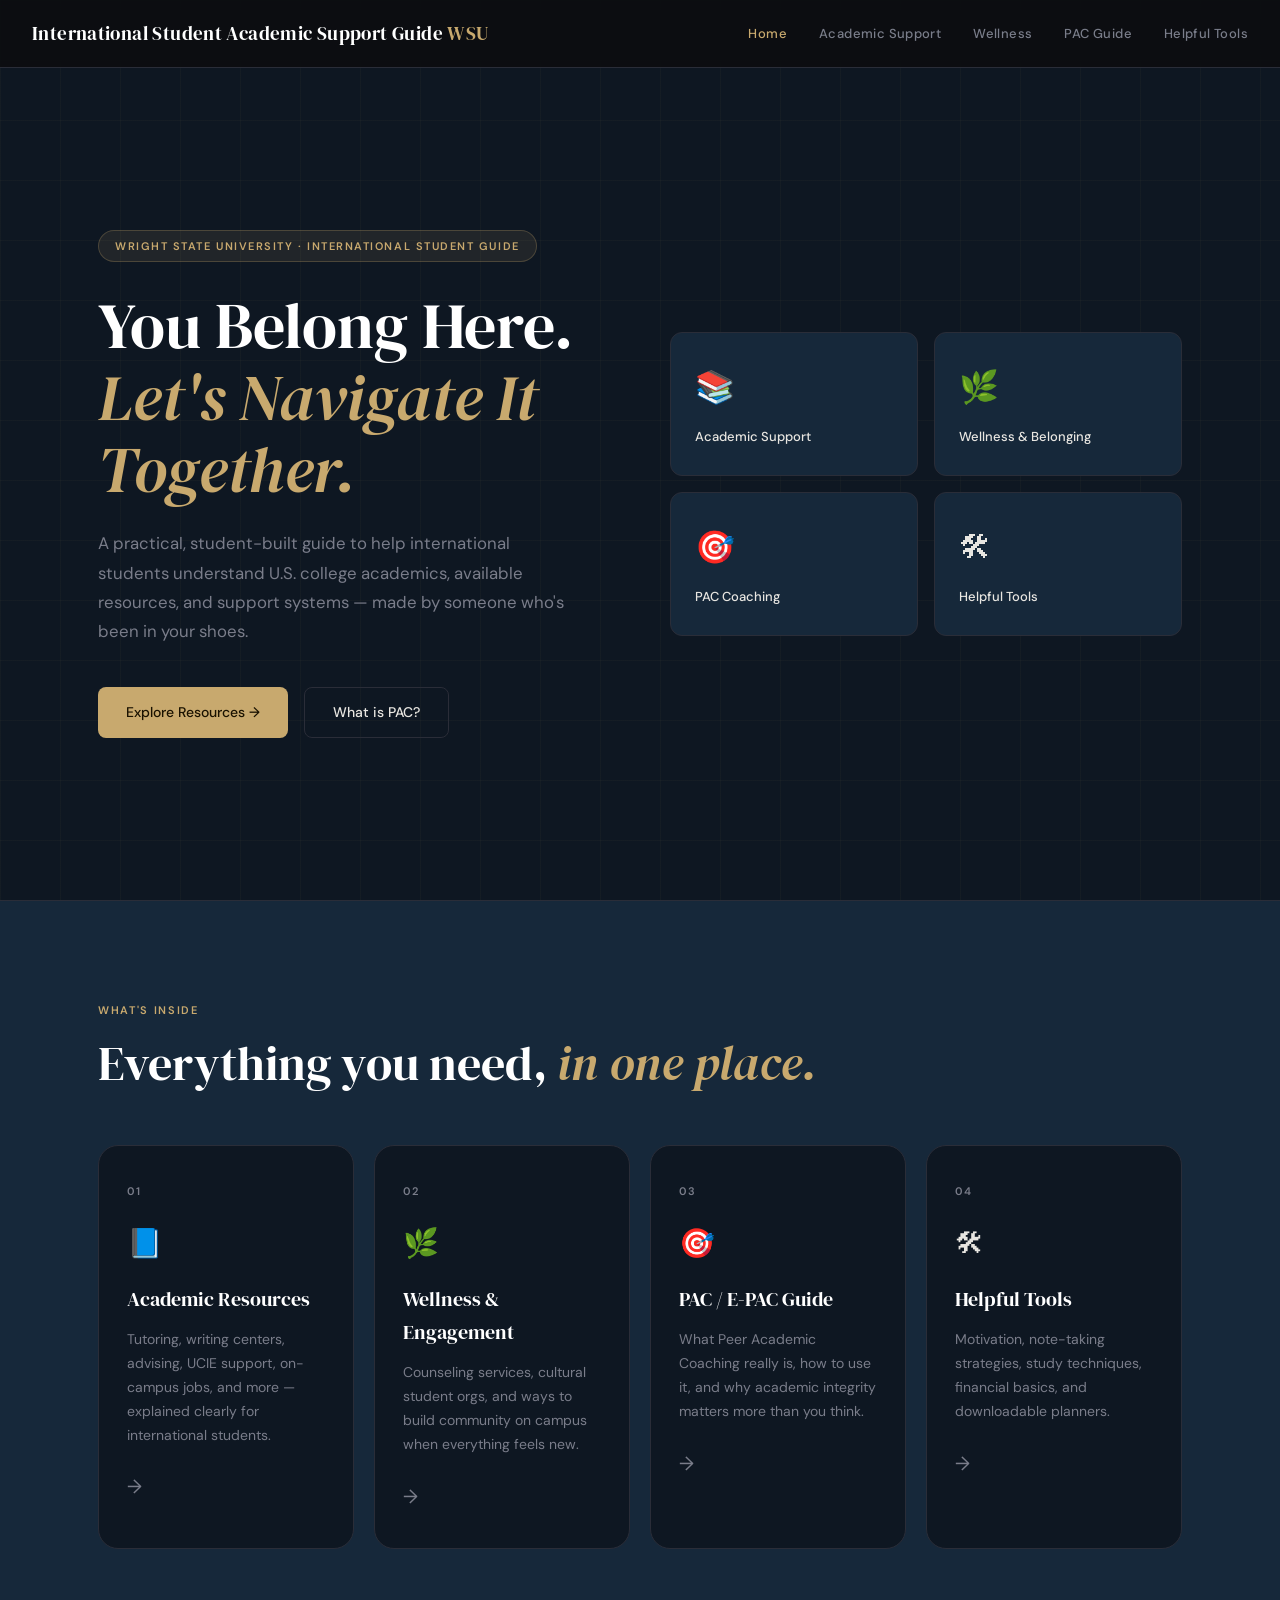
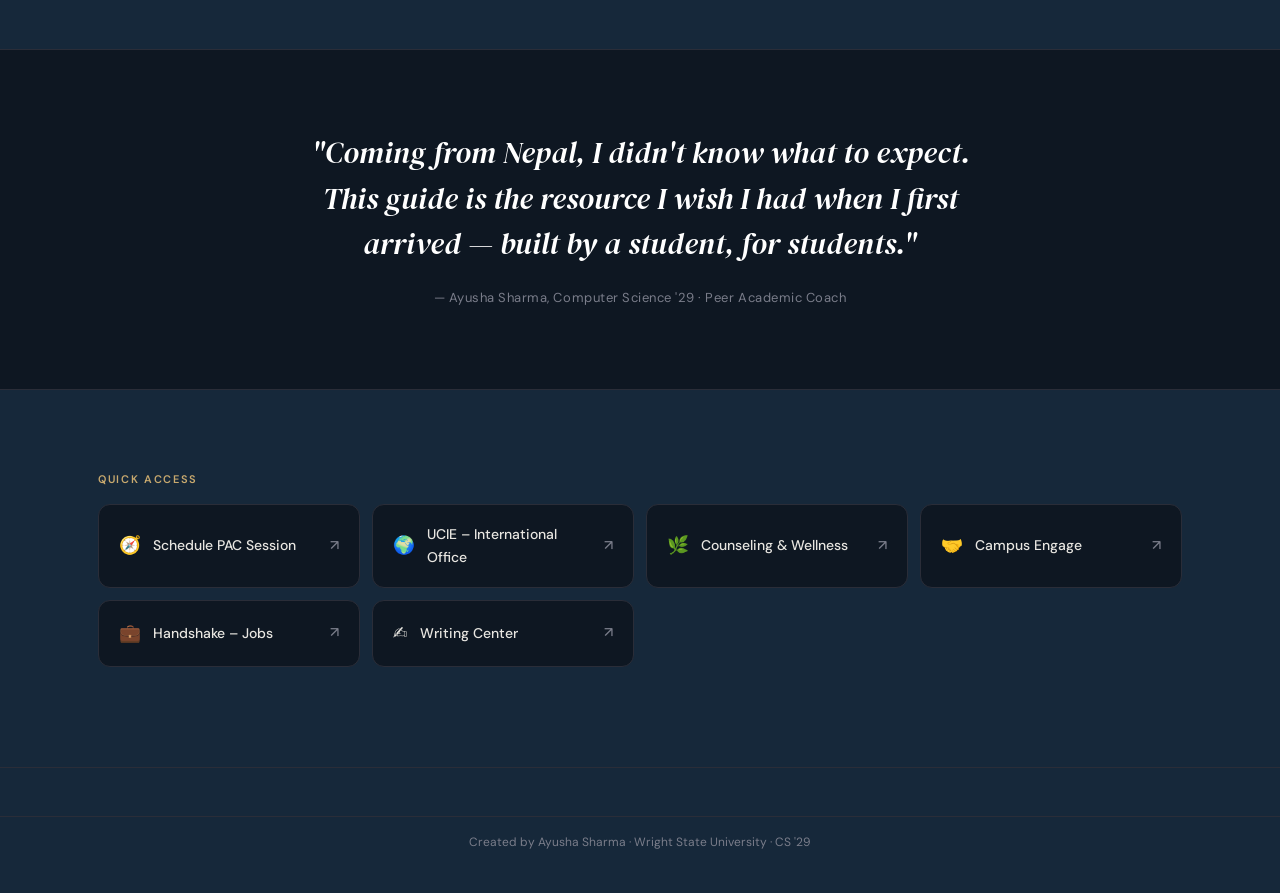
==== commit 12852be2: "Update index.html" ====
--- a/index.html
+++ b/index.html
@@ -20,7 +20,7 @@
      <!-- Navigation links -->
     <ul class="nav-links">
       <li><a href="index.html" class="active">Home</a></li>
-      <li><a href="resources.html">Academic Resources</a></li>
+      <li><a href="resources.html">Academic Support</a></li>
       <li><a href="wellness.html">Wellness</a></li>
       <li><a href="pac.html">PAC Guide</a></li>
       <li><a href="tools.html">Helpful Tools</a></li>
--- a/style.css
+++ b/style.css
@@ -119,7 +119,7 @@
 
 
 /* ── MOBILE NAV ── */
-@media (max-width: 720px) {   /* This block ONLY applies on screens smaller than 768px */
+@media (max-width: 720px) {   /* This block ONLY applies on screens smaller than 720px */
   .nav-toggle { display: block; }
   .nav-links {
     display: none;     /* Hide links by default on mobile */
